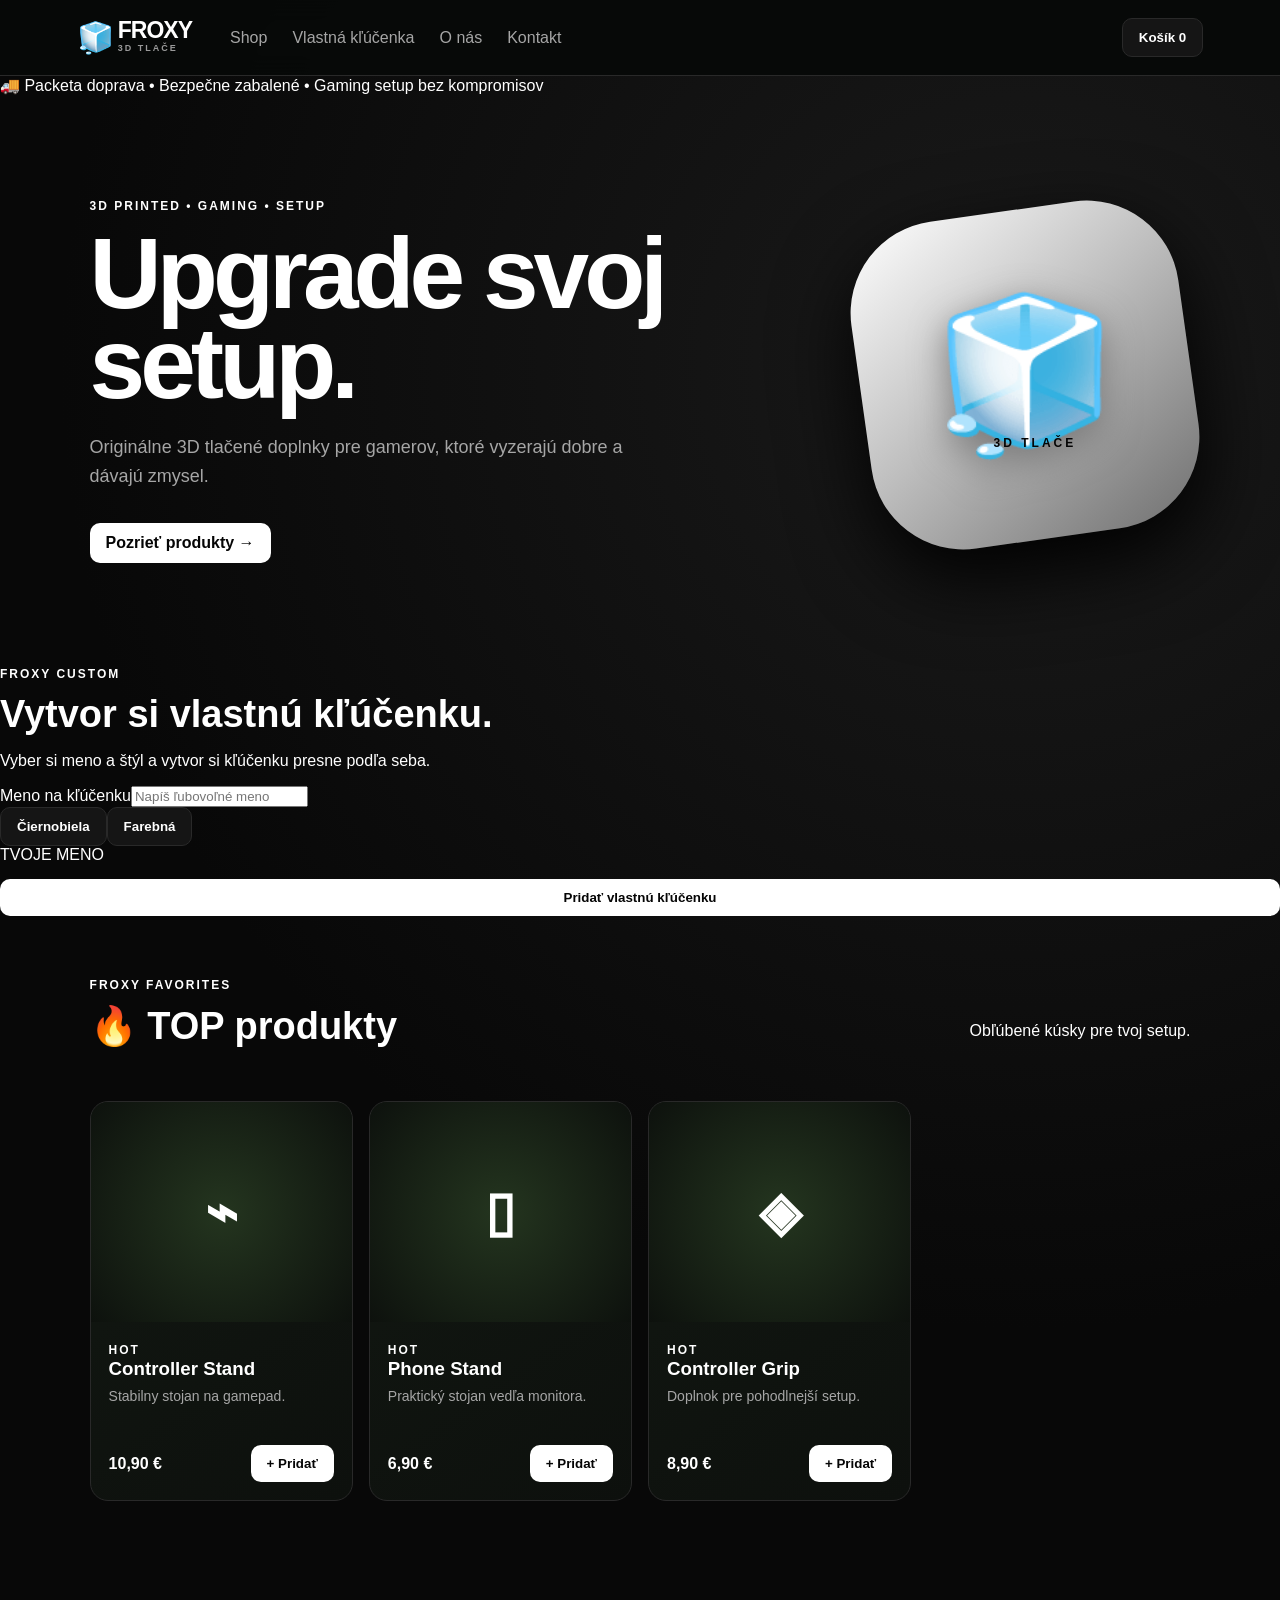
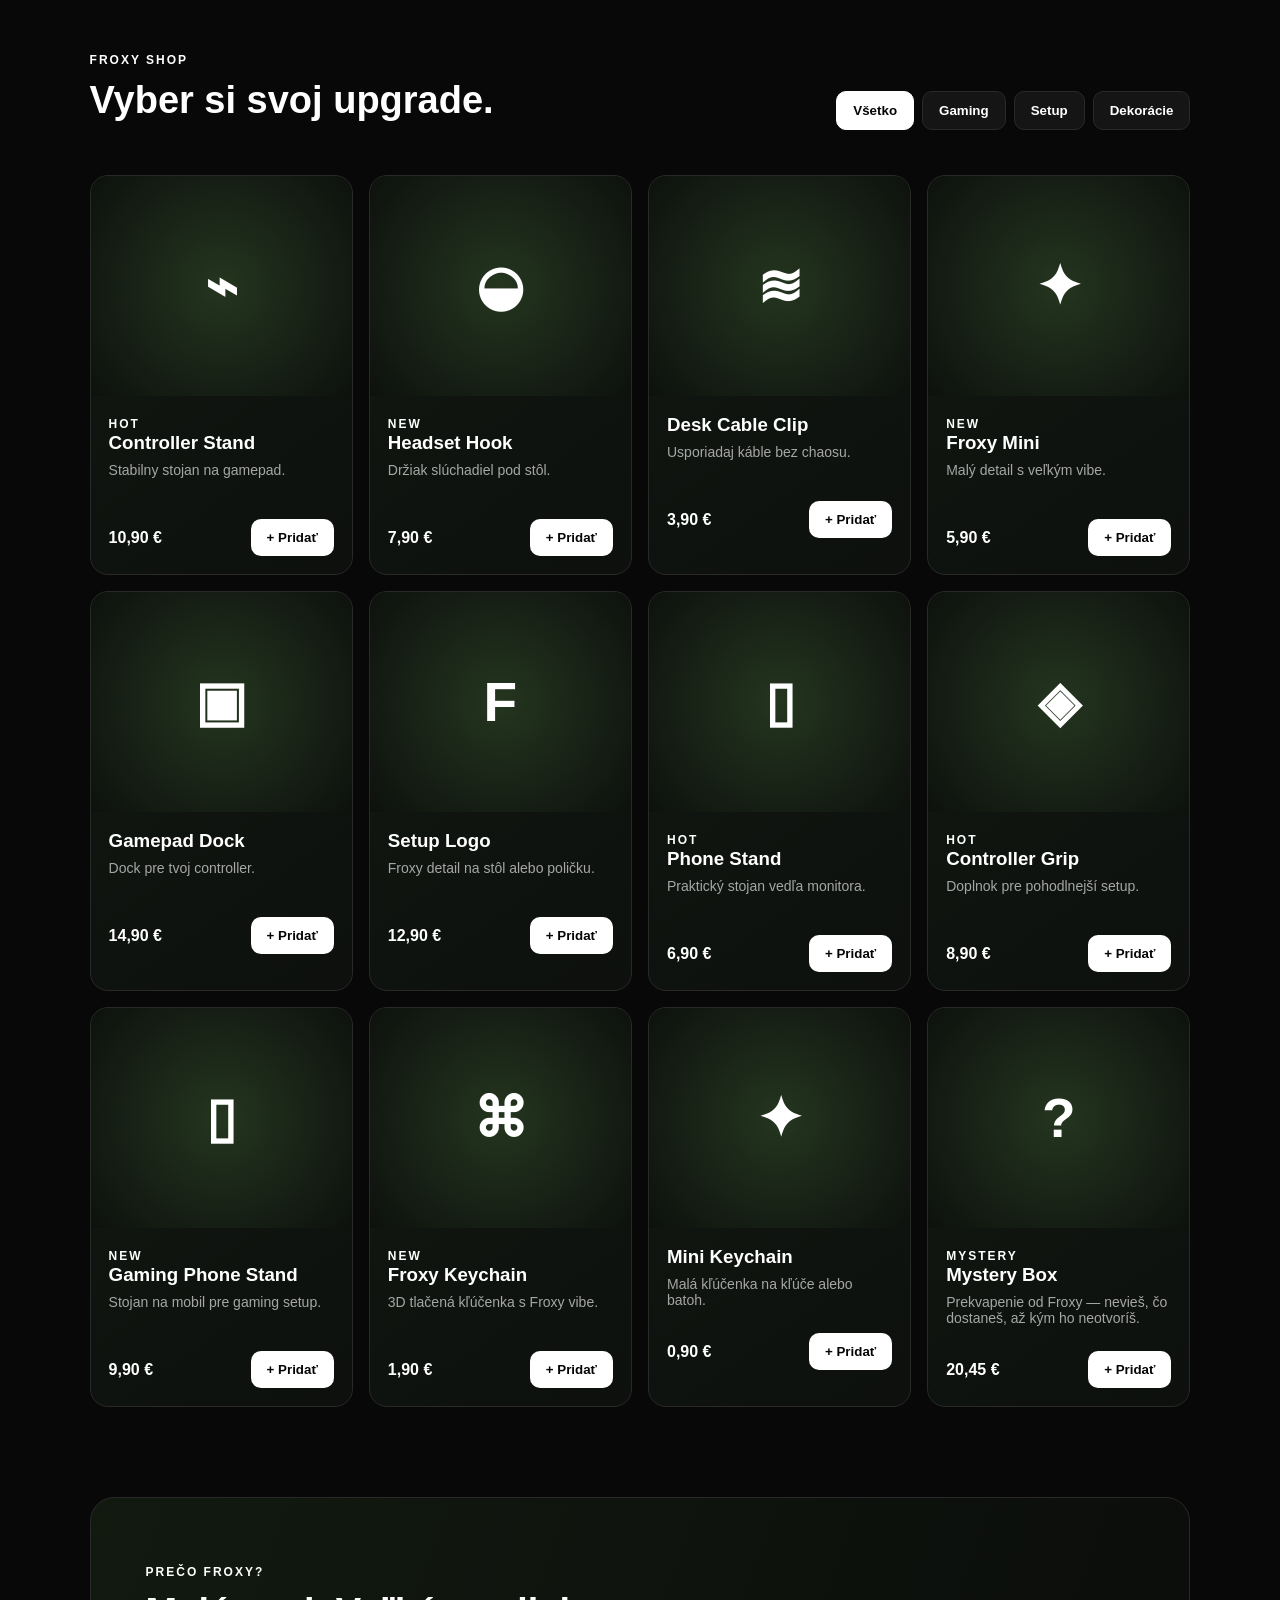
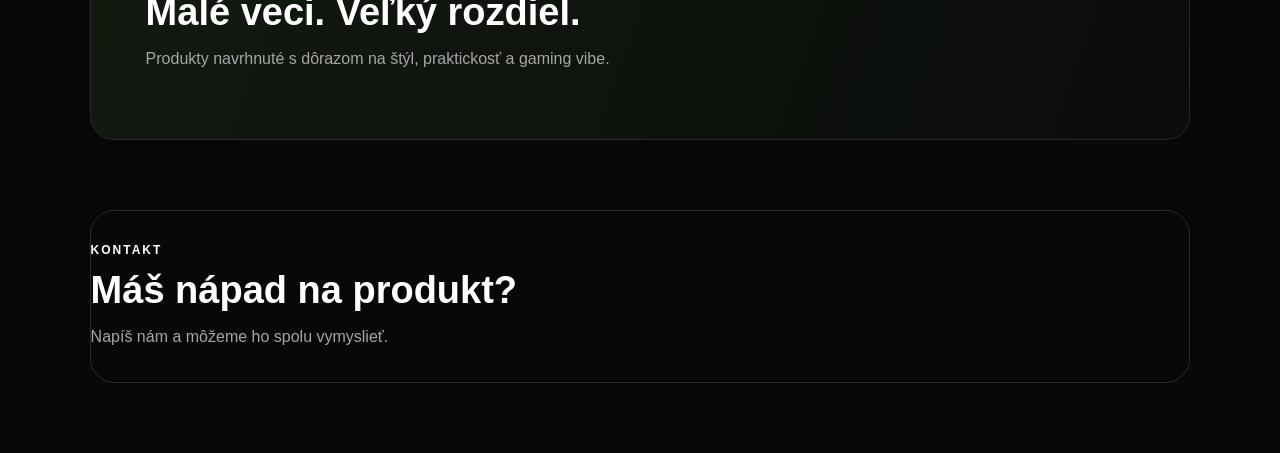
==== index.html @ c6e2259c "Pridanie tvorby vlastnej klucenky" ====
<!doctype html>
<html lang="sk"><head><meta charset="UTF-8"><meta name="viewport" content="width=device-width,initial-scale=1"><title>FROXY — 3D Gaming Shop</title><link rel="stylesheet" href="styles.css"></head><body><header><a class="logo" href="#"><span class="ice">🧊</span><span class="logoText">FROXY</span><small>3D TLAČE</small></a><nav><a href="#shop">Shop</a><a href="#custom">Vlastná kľúčenka</a><a href="#about">O nás</a><a href="#contact">Kontakt</a></nav><button id="cartBtn">Košík <b id="cartCount">0</b></button></header><main><div class="promo">🚚 Packeta doprava • Bezpečne zabalené • Gaming setup bez kompromisov</div><section class="hero"><div><p class="eyebrow">3D PRINTED • GAMING • SETUP</p><h1>Upgrade svoj <span>setup.</span></h1><p>Originálne 3D tlačené doplnky pre gamerov, ktoré vyzerajú dobre a dávajú zmysel.</p><a class="cta" href="#shop">Pozrieť produkty →</a></div><div class="orb"><span class="cube">🧊</span><small>3D TLAČE</small></div></section><section id="custom" class="custom"><div><p class="eyebrow">FROXY CUSTOM</p><h2>Vytvor si vlastnú kľúčenku.</h2><p>Vyber si meno a štýl a vytvor si kľúčenku presne podľa seba.</p></div><div class="customBox"><label for="keyName">Meno na kľúčenku</label><input id="keyName" maxlength="18" placeholder="Napíš ľubovoľné meno"><div class="colorChoices"><button type="button" class="colorChoice active" data-color="Čiernobiela">Čiernobiela</button><button type="button" class="colorChoice" data-color="Farebná">Farebná</button></div><div class="customPreview" id="keyPreview">TVOJE MENO</div><button id="addCustom" class="cta full">Pridať vlastnú kľúčenku</button></div></section><section id="top"><div class="sectionHead"><div><p class="eyebrow">FROXY FAVORITES</p><h2>🔥 TOP produkty</h2></div><p>Obľúbené kúsky pre tvoj setup.</p></div><div id="topProducts" class="grid"></div></section><section id="shop"><div class="sectionHead"><div><p class="eyebrow">FROXY SHOP</p><h2>Vyber si svoj upgrade.</h2></div><div class="filters"><button class="active" data-cat="all">Všetko</button><button data-cat="gaming">Gaming</button><button data-cat="setup">Setup</button><button data-cat="dekor">Dekorácie</button></div></div><div id="products" class="grid"></div></section><section id="about" class="banner"><p class="eyebrow">PREČO FROXY?</p><h2>Malé veci. Veľký rozdiel.</h2><p>Produkty navrhnuté s dôrazom na štýl, praktickosť a gaming vibe.</p></section><section id="contact"><p class="eyebrow">KONTAKT</p><h2>Máš nápad na produkt?</h2><p>Napíš nám a môžeme ho spolu vymyslieť.</p></section></main><aside id="cart"><div class="cartHead"><h2>Košík</h2><button id="closeCart">×</button></div><div id="cartItems"></div><div class="total">Spolu <strong id="total">0,00 €</strong></div><button id="checkout" class="cta full">Objednať</button></aside><div id="overlay"></div><script src="script.js"></script></body></html>
---- styles.css ----
:root{--bg:#080808;--panel:#111111;--text:#ffffff;--muted:#a6a6a6;--lime:#ffffff;--line:#292929}*{box-sizing:border-box}html{scroll-behavior:smooth}body{margin:0;background:radial-gradient(circle at 80% 10%,#1a1a1a 0,transparent 28%),var(--bg);color:var(--text);font:16px Inter,Arial,sans-serif}a{color:inherit;text-decoration:none}header{height:76px;padding:0 6%;display:flex;align-items:center;gap:38px;border-bottom:1px solid var(--line);position:sticky;top:0;background:#070908e8;backdrop-filter:blur(12px);z-index:5}.logo{font-size:23px;font-weight:900;letter-spacing:-1px;display:grid;grid-template-columns:34px auto;grid-template-rows:20px 14px;column-gap:7px;align-items:center}.logo .ice{grid-row:1/3;font-size:30px;display:grid;place-items:center;line-height:1}.logoText{grid-column:2}.logo small{grid-column:2;color:#9a9a9a;font-size:9px;letter-spacing:2px;font-weight:800}.logo span,.hero h1 span{color:var(--lime)}.logo span,.hero h1 span{color:var(--lime)}nav{display:flex;gap:25px;color:var(--muted);flex:1}nav a:hover{color:var(--text)}button,.cta{border:1px solid var(--line);background:#151515;color:var(--text);padding:11px 16px;border-radius:10px;cursor:pointer;font-weight:700}.cta{display:inline-block;background:#fff;color:#050505;border:0;margin-top:15px}.hero{min-height:560px;padding:80px 7%;display:flex;align-items:center;justify-content:space-between;gap:40px}.hero>div:first-child{max-width:700px}.eyebrow{color:var(--lime);font-size:12px;font-weight:900;letter-spacing:2px}.hero h1{font-size:clamp(52px,8vw,100px);line-height:.9;margin:15px 0 25px;letter-spacing:-5px}.hero p:not(.eyebrow){color:var(--muted);max-width:580px;font-size:18px;line-height:1.6}.orb{width:330px;height:330px;border-radius:28%;display:grid;place-items:center;align-content:center;background:linear-gradient(145deg,#ffffff,#bdbdbd 48%,#707070);box-shadow:0 30px 80px #000;transform:rotate(-8deg);font-weight:1000;color:#050505}.orb .cube{font-size:150px;line-height:1;filter:drop-shadow(0 12px 18px #777);transform:rotate(8deg)}.orb small{font-size:12px;letter-spacing:3px;font-weight:900;margin-top:-12px;transform:rotate(8deg)}.sectionHead{padding:50px 7% 25px;display:flex;align-items:end;justify-content:space-between;gap:20px}.sectionHead h2,h2{font-size:38px;margin:8px 0}.filters{display:flex;gap:8px;flex-wrap:wrap}.filters button.active{background:#fff;color:#050505;border-color:#fff}.grid{padding:20px 7% 90px;display:grid;grid-template-columns:repeat(4,1fr);gap:16px}.card{background:linear-gradient(145deg,#121812,#0d100d);border:1px solid var(--line);border-radius:18px;overflow:hidden;transition:.2s}.card:hover{transform:translateY(-5px);border-color:#3d5438}.visual{height:220px;display:grid;place-items:center;background:radial-gradient(circle,#24351f,#0d110d)}.visual b{font-size:55px;color:#fff}.info{padding:18px}.info h3{margin:0 0 8px}.info p{margin:0 0 15px;color:var(--muted);font-size:14px;min-height:42px}.row{display:flex;align-items:center;justify-content:space-between}.price{font-weight:900}.add{background:#fff;color:#050505;border:0}.banner,#contact{margin:0 7% 70px;padding:55px;border:1px solid var(--line);border-radius:24px;background:linear-gradient(110deg,#121a10,#0b0d0b)}#contact{background:transparent;padding:20px 0}.banner p:last-child,#contact p:last-child{color:var(--muted)}#cart{position:fixed;right:-420px;top:0;width:min(400px,92vw);height:100vh;background:#0d110d;border-left:1px solid var(--line);z-index:10;padding:25px;transition:.25s;display:flex;flex-direction:column}#cart.open{right:0}.cartHead{display:flex;justify-content:space-between;align-items:center}.cartHead button{font-size:25px}.cartItem{display:flex;justify-content:space-between;gap:10px;padding:15px 0;border-bottom:1px solid var(--line)}.cartItem small{color:var(--muted)}.total{margin-top:auto;border-top:1px solid var(--line);padding:20px 0;display:flex;justify-content:space-between}.full{width:100%;text-align:center}#overlay{position:fixed;inset:0;background:#0008;z-index:9;display:none}#overlay.show{display:block}@media(max-width:900px){.grid{grid-template-columns:repeat(2,1fr)}.orb{width:220px;height:220px;font-size:60px}}@media(max-width:650px){header{padding:0 4%;gap:15px}nav{display:none}.hero{padding:55px 5%;min-height:500px}.orb{display:none}.hero h1{font-size:62px}.sectionHead{padding:35px 5% 15px;align-items:start;flex-direction:column}.grid{padding:15px 5% 60px;grid-template-columns:1fr}.banner,#contact{margin-left:5%;margin-right:5%;padding:30px}.banner h2,h2{font-size:30px}}
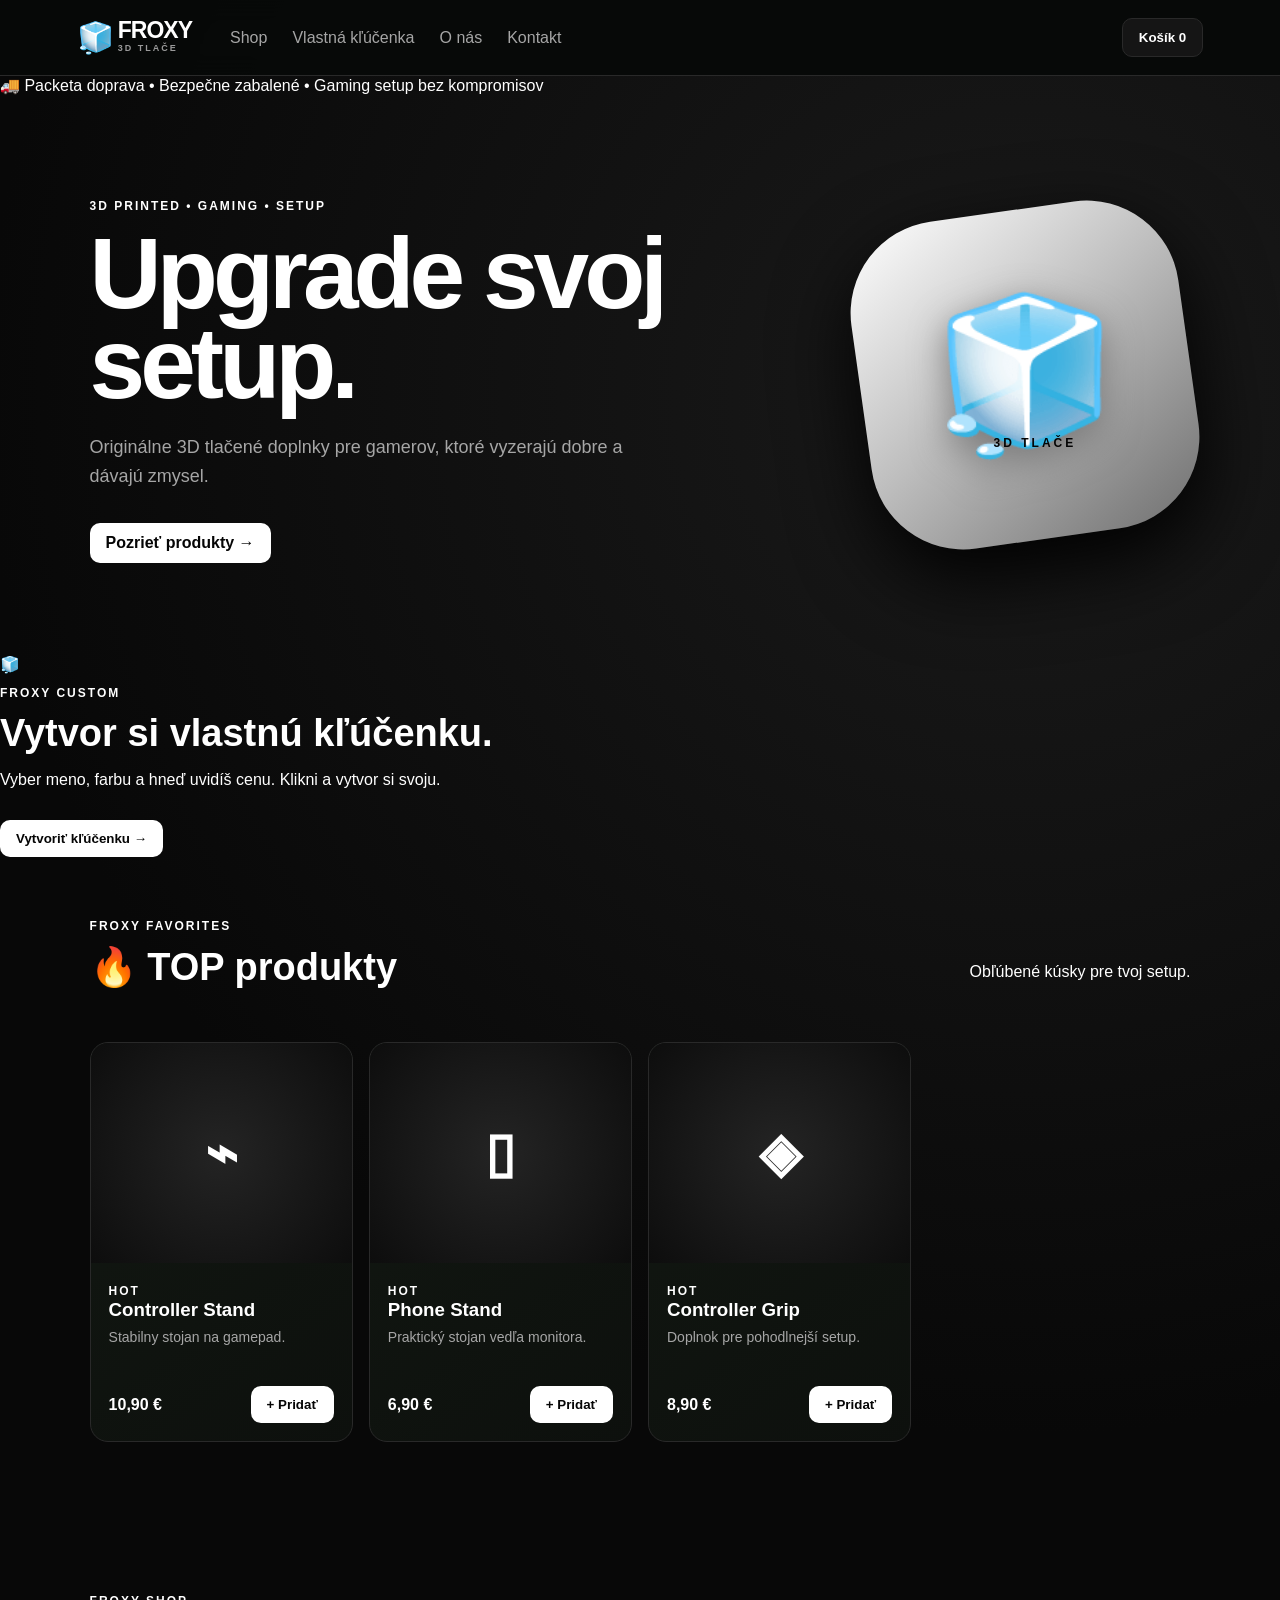
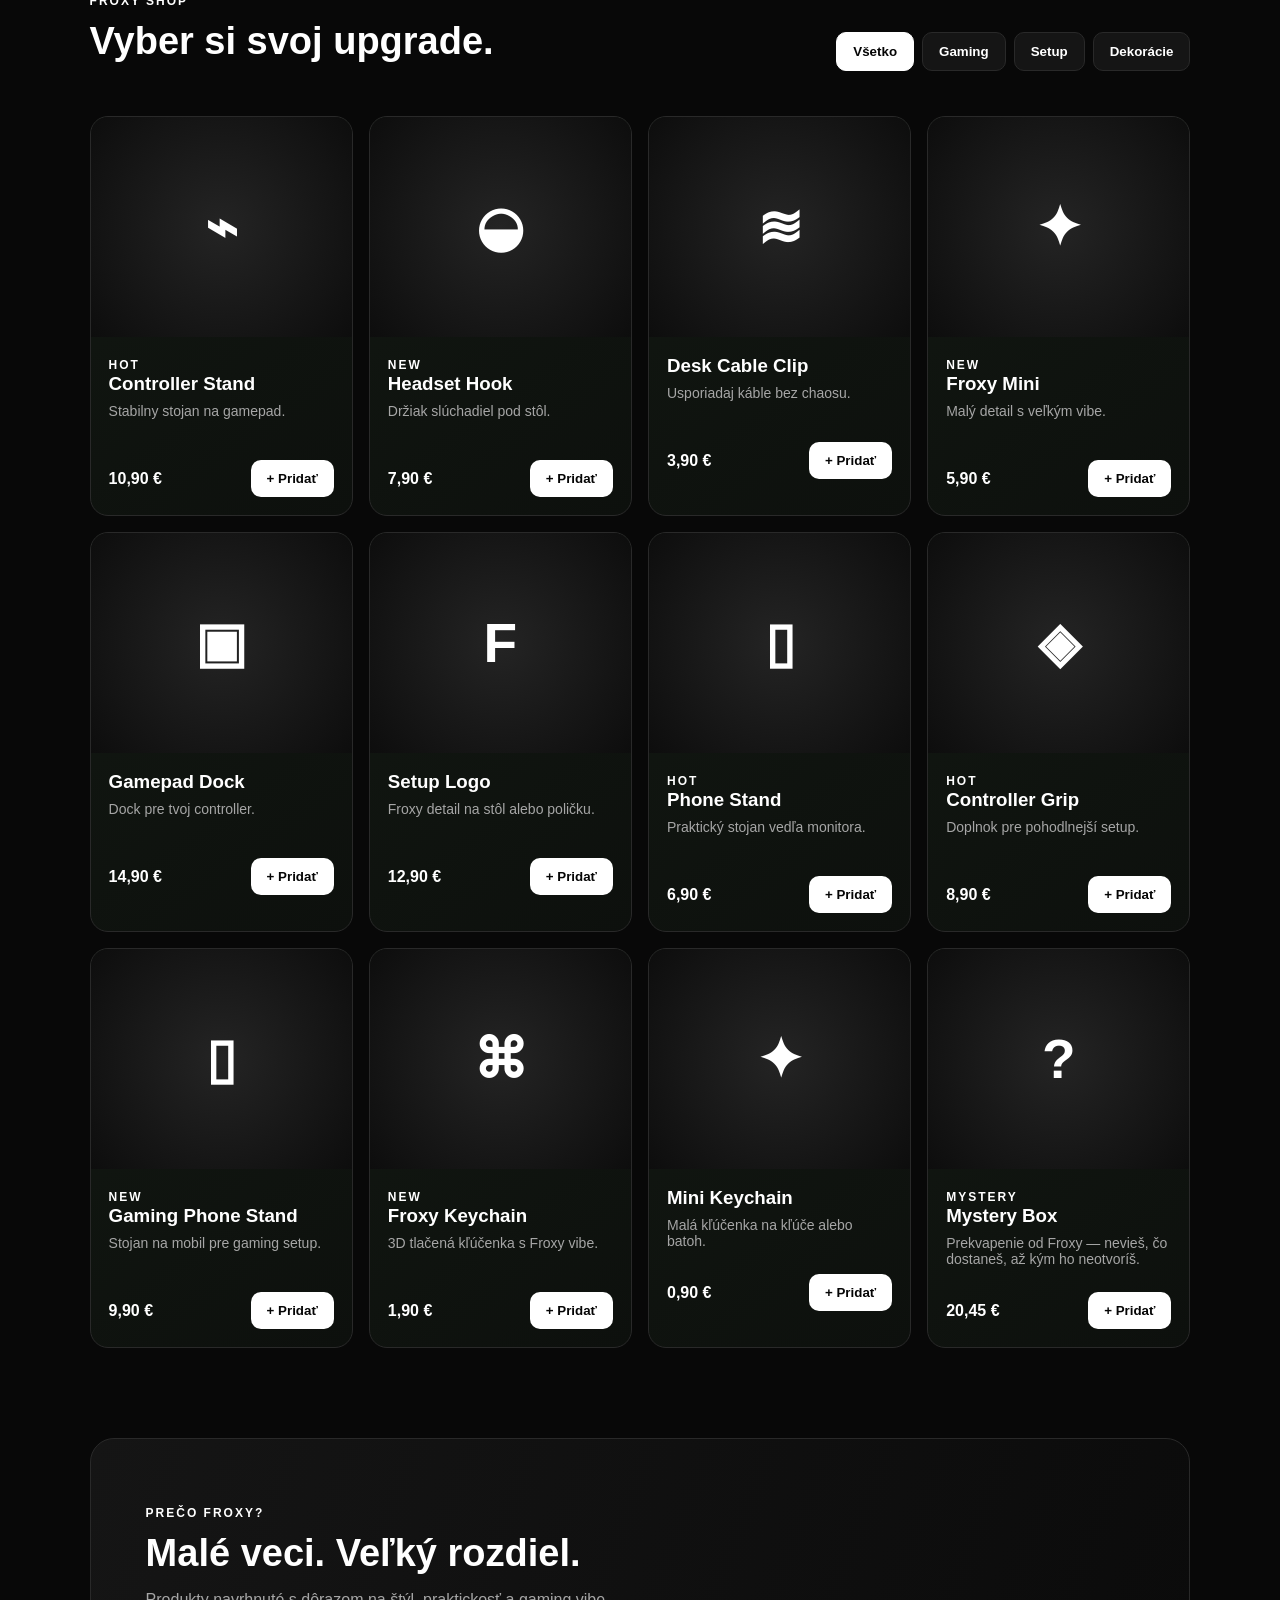
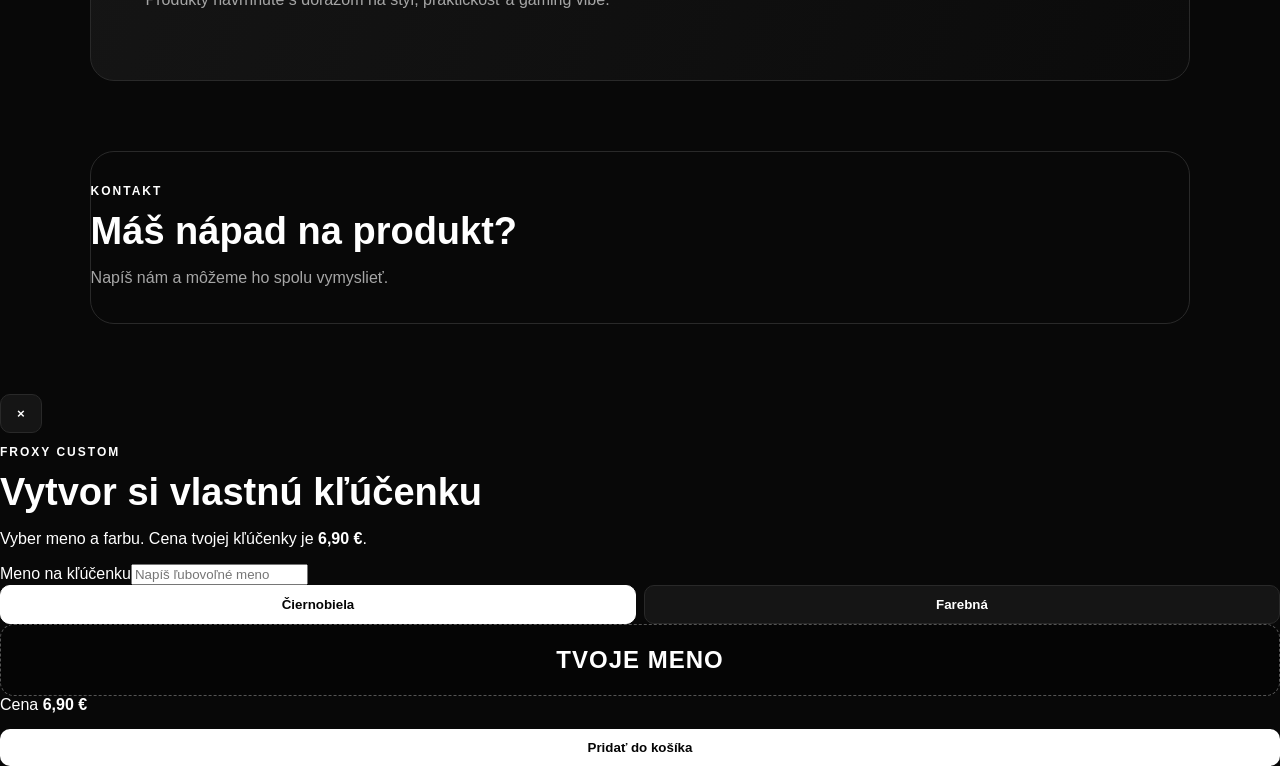
==== commit bcec76df: "Redesign custom keychain as clean clickable card and modal" ====
--- a/index.html
+++ b/index.html
@@ -1,2 +1,2 @@
 <!doctype html>
-<html lang="sk"><head><meta charset="UTF-8"><meta name="viewport" content="width=device-width,initial-scale=1"><title>FROXY — 3D Gaming Shop</title><link rel="stylesheet" href="styles.css"></head><body><header><a class="logo" href="#"><span class="ice">🧊</span><span class="logoText">FROXY</span><small>3D TLAČE</small></a><nav><a href="#shop">Shop</a><a href="#custom">Vlastná kľúčenka</a><a href="#about">O nás</a><a href="#contact">Kontakt</a></nav><button id="cartBtn">Košík <b id="cartCount">0</b></button></header><main><div class="promo">🚚 Packeta doprava • Bezpečne zabalené • Gaming setup bez kompromisov</div><section class="hero"><div><p class="eyebrow">3D PRINTED • GAMING • SETUP</p><h1>Upgrade svoj <span>setup.</span></h1><p>Originálne 3D tlačené doplnky pre gamerov, ktoré vyzerajú dobre a dávajú zmysel.</p><a class="cta" href="#shop">Pozrieť produkty →</a></div><div class="orb"><span class="cube">🧊</span><small>3D TLAČE</small></div></section><section id="custom" class="custom"><div><p class="eyebrow">FROXY CUSTOM</p><h2>Vytvor si vlastnú kľúčenku.</h2><p>Vyber si meno a štýl a vytvor si kľúčenku presne podľa seba.</p></div><div class="customBox"><label for="keyName">Meno na kľúčenku</label><input id="keyName" maxlength="18" placeholder="Napíš ľubovoľné meno"><div class="colorChoices"><button type="button" class="colorChoice active" data-color="Čiernobiela">Čiernobiela</button><button type="button" class="colorChoice" data-color="Farebná">Farebná</button></div><div class="customPreview" id="keyPreview">TVOJE MENO</div><button id="addCustom" class="cta full">Pridať vlastnú kľúčenku</button></div></section><section id="top"><div class="sectionHead"><div><p class="eyebrow">FROXY FAVORITES</p><h2>🔥 TOP produkty</h2></div><p>Obľúbené kúsky pre tvoj setup.</p></div><div id="topProducts" class="grid"></div></section><section id="shop"><div class="sectionHead"><div><p class="eyebrow">FROXY SHOP</p><h2>Vyber si svoj upgrade.</h2></div><div class="filters"><button class="active" data-cat="all">Všetko</button><button data-cat="gaming">Gaming</button><button data-cat="setup">Setup</button><button data-cat="dekor">Dekorácie</button></div></div><div id="products" class="grid"></div></section><section id="about" class="banner"><p class="eyebrow">PREČO FROXY?</p><h2>Malé veci. Veľký rozdiel.</h2><p>Produkty navrhnuté s dôrazom na štýl, praktickosť a gaming vibe.</p></section><section id="contact"><p class="eyebrow">KONTAKT</p><h2>Máš nápad na produkt?</h2><p>Napíš nám a môžeme ho spolu vymyslieť.</p></section></main><aside id="cart"><div class="cartHead"><h2>Košík</h2><button id="closeCart">×</button></div><div id="cartItems"></div><div class="total">Spolu <strong id="total">0,00 €</strong></div><button id="checkout" class="cta full">Objednať</button></aside><div id="overlay"></div><script src="script.js"></script></body></html>+<html lang="sk"><head><meta charset="UTF-8"><meta name="viewport" content="width=device-width,initial-scale=1"><title>FROXY — 3D Gaming Shop</title><link rel="stylesheet" href="styles.css"></head><body><header><a class="logo" href="#"><span class="ice">🧊</span><span class="logoText">FROXY</span><small>3D TLAČE</small></a><nav><a href="#shop">Shop</a><a href="#custom">Vlastná kľúčenka</a><a href="#about">O nás</a><a href="#contact">Kontakt</a></nav><button id="cartBtn">Košík <b id="cartCount">0</b></button></header><main><div class="promo">🚚 Packeta doprava • Bezpečne zabalené • Gaming setup bez kompromisov</div><section class="hero"><div><p class="eyebrow">3D PRINTED • GAMING • SETUP</p><h1>Upgrade svoj <span>setup.</span></h1><p>Originálne 3D tlačené doplnky pre gamerov, ktoré vyzerajú dobre a dávajú zmysel.</p><a class="cta" href="#shop">Pozrieť produkty →</a></div><div class="orb"><span class="cube">🧊</span><small>3D TLAČE</small></div></section><section id="custom" class="customTeaser"><div class="customTeaserIcon">🧊</div><div><p class="eyebrow">FROXY CUSTOM</p><h2>Vytvor si vlastnú kľúčenku.</h2><p>Vyber meno, farbu a hneď uvidíš cenu. Klikni a vytvor si svoju.</p><button id="customOpen" class="cta">Vytvoriť kľúčenku →</button></div></section><section id="top"><div class="sectionHead"><div><p class="eyebrow">FROXY FAVORITES</p><h2>🔥 TOP produkty</h2></div><p>Obľúbené kúsky pre tvoj setup.</p></div><div id="topProducts" class="grid"></div></section><section id="shop"><div class="sectionHead"><div><p class="eyebrow">FROXY SHOP</p><h2>Vyber si svoj upgrade.</h2></div><div class="filters"><button class="active" data-cat="all">Všetko</button><button data-cat="gaming">Gaming</button><button data-cat="setup">Setup</button><button data-cat="dekor">Dekorácie</button></div></div><div id="products" class="grid"></div></section><section id="about" class="banner"><p class="eyebrow">PREČO FROXY?</p><h2>Malé veci. Veľký rozdiel.</h2><p>Produkty navrhnuté s dôrazom na štýl, praktickosť a gaming vibe.</p></section><section id="contact"><p class="eyebrow">KONTAKT</p><h2>Máš nápad na produkt?</h2><p>Napíš nám a môžeme ho spolu vymyslieť.</p></section></main><div id="customModal" class="modal"><div class="modalCard"><button id="customClose" class="modalClose">×</button><p class="eyebrow">FROXY CUSTOM</p><h2>Vytvor si vlastnú kľúčenku</h2><p class="modalText">Vyber meno a farbu. Cena tvojej kľúčenky je <strong>6,90 €</strong>.</p><label for="keyName">Meno na kľúčenku</label><input id="keyName" maxlength="18" placeholder="Napíš ľubovoľné meno"><div class="colorChoices"><button type="button" class="colorChoice active" data-color="Čiernobiela">Čiernobiela</button><button type="button" class="colorChoice" data-color="Farebná">Farebná</button></div><div class="customPreview" id="keyPreview">TVOJE MENO</div><div class="customPrice">Cena <strong>6,90 €</strong></div><button id="addCustom" class="cta full">Pridať do košíka</button></div></div><aside id="cart"><div class="cartHead"><h2>Košík</h2><button id="closeCart">×</button></div><div id="cartItems"></div><div class="total">Spolu <strong id="total">0,00 €</strong></div><button id="checkout" class="cta full">Objednať</button></aside><div id="overlay"></div><script src="script.js"></script></body></html>
--- a/styles.css
+++ b/styles.css
@@ -1 +1 @@
-:root{--bg:#080808;--panel:#111111;--text:#ffffff;--muted:#a6a6a6;--lime:#ffffff;--line:#292929}*{box-sizing:border-box}html{scroll-behavior:smooth}body{margin:0;background:radial-gradient(circle at 80% 10%,#1a1a1a 0,transparent 28%),var(--bg);color:var(--text);font:16px Inter,Arial,sans-serif}a{color:inherit;text-decoration:none}header{height:76px;padding:0 6%;display:flex;align-items:center;gap:38px;border-bottom:1px solid var(--line);position:sticky;top:0;background:#070908e8;backdrop-filter:blur(12px);z-index:5}.logo{font-size:23px;font-weight:900;letter-spacing:-1px;display:grid;grid-template-columns:34px auto;grid-template-rows:20px 14px;column-gap:7px;align-items:center}.logo .ice{grid-row:1/3;font-size:30px;display:grid;place-items:center;line-height:1}.logoText{grid-column:2}.logo small{grid-column:2;color:#9a9a9a;font-size:9px;letter-spacing:2px;font-weight:800}.logo span,.hero h1 span{color:var(--lime)}.logo span,.hero h1 span{color:var(--lime)}nav{display:flex;gap:25px;color:var(--muted);flex:1}nav a:hover{color:var(--text)}button,.cta{border:1px solid var(--line);background:#151515;color:var(--text);padding:11px 16px;border-radius:10px;cursor:pointer;font-weight:700}.cta{display:inline-block;background:#fff;color:#050505;border:0;margin-top:15px}.hero{min-height:560px;padding:80px 7%;display:flex;align-items:center;justify-content:space-between;gap:40px}.hero>div:first-child{max-width:700px}.eyebrow{color:var(--lime);font-size:12px;font-weight:900;letter-spacing:2px}.hero h1{font-size:clamp(52px,8vw,100px);line-height:.9;margin:15px 0 25px;letter-spacing:-5px}.hero p:not(.eyebrow){color:var(--muted);max-width:580px;font-size:18px;line-height:1.6}.orb{width:330px;height:330px;border-radius:28%;display:grid;place-items:center;align-content:center;background:linear-gradient(145deg,#ffffff,#bdbdbd 48%,#707070);box-shadow:0 30px 80px #000;transform:rotate(-8deg);font-weight:1000;color:#050505}.orb .cube{font-size:150px;line-height:1;filter:drop-shadow(0 12px 18px #777);transform:rotate(8deg)}.orb small{font-size:12px;letter-spacing:3px;font-weight:900;margin-top:-12px;transform:rotate(8deg)}.sectionHead{padding:50px 7% 25px;display:flex;align-items:end;justify-content:space-between;gap:20px}.sectionHead h2,h2{font-size:38px;margin:8px 0}.filters{display:flex;gap:8px;flex-wrap:wrap}.filters button.active{background:#fff;color:#050505;border-color:#fff}.grid{padding:20px 7% 90px;display:grid;grid-template-columns:repeat(4,1fr);gap:16px}.card{background:linear-gradient(145deg,#121812,#0d100d);border:1px solid var(--line);border-radius:18px;overflow:hidden;transition:.2s}.card:hover{transform:translateY(-5px);border-color:#3d5438}.visual{height:220px;display:grid;place-items:center;background:radial-gradient(circle,#24351f,#0d110d)}.visual b{font-size:55px;color:#fff}.info{padding:18px}.info h3{margin:0 0 8px}.info p{margin:0 0 15px;color:var(--muted);font-size:14px;min-height:42px}.row{display:flex;align-items:center;justify-content:space-between}.price{font-weight:900}.add{background:#fff;color:#050505;border:0}.banner,#contact{margin:0 7% 70px;padding:55px;border:1px solid var(--line);border-radius:24px;background:linear-gradient(110deg,#121a10,#0b0d0b)}#contact{background:transparent;padding:20px 0}.banner p:last-child,#contact p:last-child{color:var(--muted)}#cart{position:fixed;right:-420px;top:0;width:min(400px,92vw);height:100vh;background:#0d110d;border-left:1px solid var(--line);z-index:10;padding:25px;transition:.25s;display:flex;flex-direction:column}#cart.open{right:0}.cartHead{display:flex;justify-content:space-between;align-items:center}.cartHead button{font-size:25px}.cartItem{display:flex;justify-content:space-between;gap:10px;padding:15px 0;border-bottom:1px solid var(--line)}.cartItem small{color:var(--muted)}.total{margin-top:auto;border-top:1px solid var(--line);padding:20px 0;display:flex;justify-content:space-between}.full{width:100%;text-align:center}#overlay{position:fixed;inset:0;background:#0008;z-index:9;display:none}#overlay.show{display:block}@media(max-width:900px){.grid{grid-template-columns:repeat(2,1fr)}.orb{width:220px;height:220px;font-size:60px}}@media(max-width:650px){header{padding:0 4%;gap:15px}nav{display:none}.hero{padding:55px 5%;min-height:500px}.orb{display:none}.hero h1{font-size:62px}.sectionHead{padding:35px 5% 15px;align-items:start;flex-direction:column}.grid{padding:15px 5% 60px;grid-template-columns:1fr}.banner,#contact{margin-left:5%;margin-right:5%;padding:30px}.banner h2,h2{font-size:30px}}+:root{--bg:#080808;--panel:#111111;--text:#ffffff;--muted:#a6a6a6;--lime:#ffffff;--line:#292929}*{box-sizing:border-box}html{scroll-behavior:smooth}body{margin:0;background:radial-gradient(circle at 80% 10%,#1a1a1a 0,transparent 28%),var(--bg);color:var(--text);font:16px Inter,Arial,sans-serif}a{color:inherit;text-decoration:none}header{height:76px;padding:0 6%;display:flex;align-items:center;gap:38px;border-bottom:1px solid var(--line);position:sticky;top:0;background:#070908e8;backdrop-filter:blur(12px);z-index:5}.logo{font-size:23px;font-weight:900;letter-spacing:-1px;display:grid;grid-template-columns:34px auto;grid-template-rows:20px 14px;column-gap:7px;align-items:center}.logo .ice{grid-row:1/3;font-size:30px;display:grid;place-items:center;line-height:1}.logoText{grid-column:2}.logo small{grid-column:2;color:#9a9a9a;font-size:9px;letter-spacing:2px;font-weight:800}.logo span,.hero h1 span{color:var(--lime)}nav{display:flex;gap:25px;color:var(--muted);flex:1}nav a:hover{color:var(--text)}button,.cta{border:1px solid var(--line);background:#151515;color:var(--text);padding:11px 16px;border-radius:10px;cursor:pointer;font-weight:700}.cta{display:inline-block;background:#fff;color:#050505;border:0;margin-top:15px}.hero{min-height:560px;padding:80px 7%;display:flex;align-items:center;justify-content:space-between;gap:40px}.hero>div:first-child{max-width:700px}.eyebrow{color:var(--lime);font-size:12px;font-weight:900;letter-spacing:2px}.hero h1{font-size:clamp(52px,8vw,100px);line-height:.9;margin:15px 0 25px;letter-spacing:-5px}.hero p:not(.eyebrow){color:var(--muted);max-width:580px;font-size:18px;line-height:1.6}.orb{width:330px;height:330px;border-radius:28%;display:grid;place-items:center;align-content:center;background:linear-gradient(145deg,#ffffff,#bdbdbd 48%,#707070);box-shadow:0 30px 80px #000;transform:rotate(-8deg);font-weight:1000;color:#050505}.orb .cube{font-size:150px;line-height:1;filter:drop-shadow(0 12px 18px #777);transform:rotate(8deg)}.orb small{font-size:12px;letter-spacing:3px;font-weight:900;margin-top:-12px;transform:rotate(8deg)}.custom{margin:0 7% 35px;padding:38px;border:1px solid var(--line);border-radius:24px;background:linear-gradient(120deg,#151515,#0b0b0b);display:grid;grid-template-columns:1fr 1fr;gap:35px;align-items:center}.custom h2{font-size:38px;margin:8px 0}.custom>div:first-child p:last-child{color:var(--muted);line-height:1.6}.customBox{display:flex;flex-direction:column;gap:12px}.customBox label{font-weight:800}.customBox input{width:100%;padding:14px 15px;border-radius:10px;border:1px solid var(--line);background:#080808;color:#fff;font-size:16px;outline:none}.colorChoices{display:flex;gap:8px}.colorChoice{flex:1}.colorChoice.active{background:#fff;color:#050505;border-color:#fff}.customPreview{min-height:72px;border:1px dashed #555;border-radius:14px;display:grid;place-items:center;font-size:24px;font-weight:900;letter-spacing:1px;background:#050505}.customBox .full{margin-top:0}.sectionHead{padding:50px 7% 25px;display:flex;align-items:end;justify-content:space-between;gap:20px}.sectionHead h2,h2{font-size:38px;margin:8px 0}.filters{display:flex;gap:8px;flex-wrap:wrap}.filters button.active{background:#fff;color:#050505;border-color:#fff}.grid{padding:20px 7% 90px;display:grid;grid-template-columns:repeat(4,1fr);gap:16px}.card{background:linear-gradient(145deg,#121812,#0d100d);border:1px solid var(--line);border-radius:18px;overflow:hidden;transition:.2s}.card:hover{transform:translateY(-5px);border-color:#555}.visual{height:220px;display:grid;place-items:center;background:radial-gradient(circle,#242424,#0d0d0d)}.visual b{font-size:55px;color:#fff}.info{padding:18px}.info h3{margin:0 0 8px}.info p{margin:0 0 15px;color:var(--muted);font-size:14px;min-height:42px}.row{display:flex;align-items:center;justify-content:space-between}.price{font-weight:900}.add{background:#fff;color:#050505;border:0}.banner,#contact{margin:0 7% 70px;padding:55px;border:1px solid var(--line);border-radius:24px;background:linear-gradient(110deg,#151515,#0b0b0b)}#contact{background:transparent;padding:20px 0}.banner p:last-child,#contact p:last-child{color:var(--muted)}#cart{position:fixed;right:-420px;top:0;width:min(400px,92vw);height:100vh;background:#0d0d0d;border-left:1px solid var(--line);z-index:10;padding:25px;transition:.25s;display:flex;flex-direction:column}#cart.open{right:0}.cartHead{display:flex;justify-content:space-between;align-items:center}.cartHead button{font-size:25px}.cartItem{display:flex;justify-content:space-between;gap:10px;padding:15px 0;border-bottom:1px solid var(--line)}.cartItem small{color:var(--muted)}.total{margin-top:auto;border-top:1px solid var(--line);padding:20px 0;display:flex;justify-content:space-between}.full{width:100%;text-align:center}#overlay{position:fixed;inset:0;background:#0008;z-index:9;display:none}#overlay.show{display:block}@media(max-width:900px){.grid{grid-template-columns:repeat(2,1fr)}.orb{width:220px;height:220px;font-size:60px}.custom{grid-template-columns:1fr}}@media(max-width:650px){header{padding:0 4%;gap:15px}nav{display:none}.hero{padding:55px 5%;min-height:500px}.orb{display:none}.hero h1{font-size:62px}.sectionHead{padding:35px 5% 15px;align-items:start;flex-direction:column}.grid{padding:15px 5% 60px;grid-template-columns:1fr}.banner,#contact,.custom{margin-left:5%;margin-right:5%;padding:30px}.banner h2,h2,.custom h2{font-size:30px}}
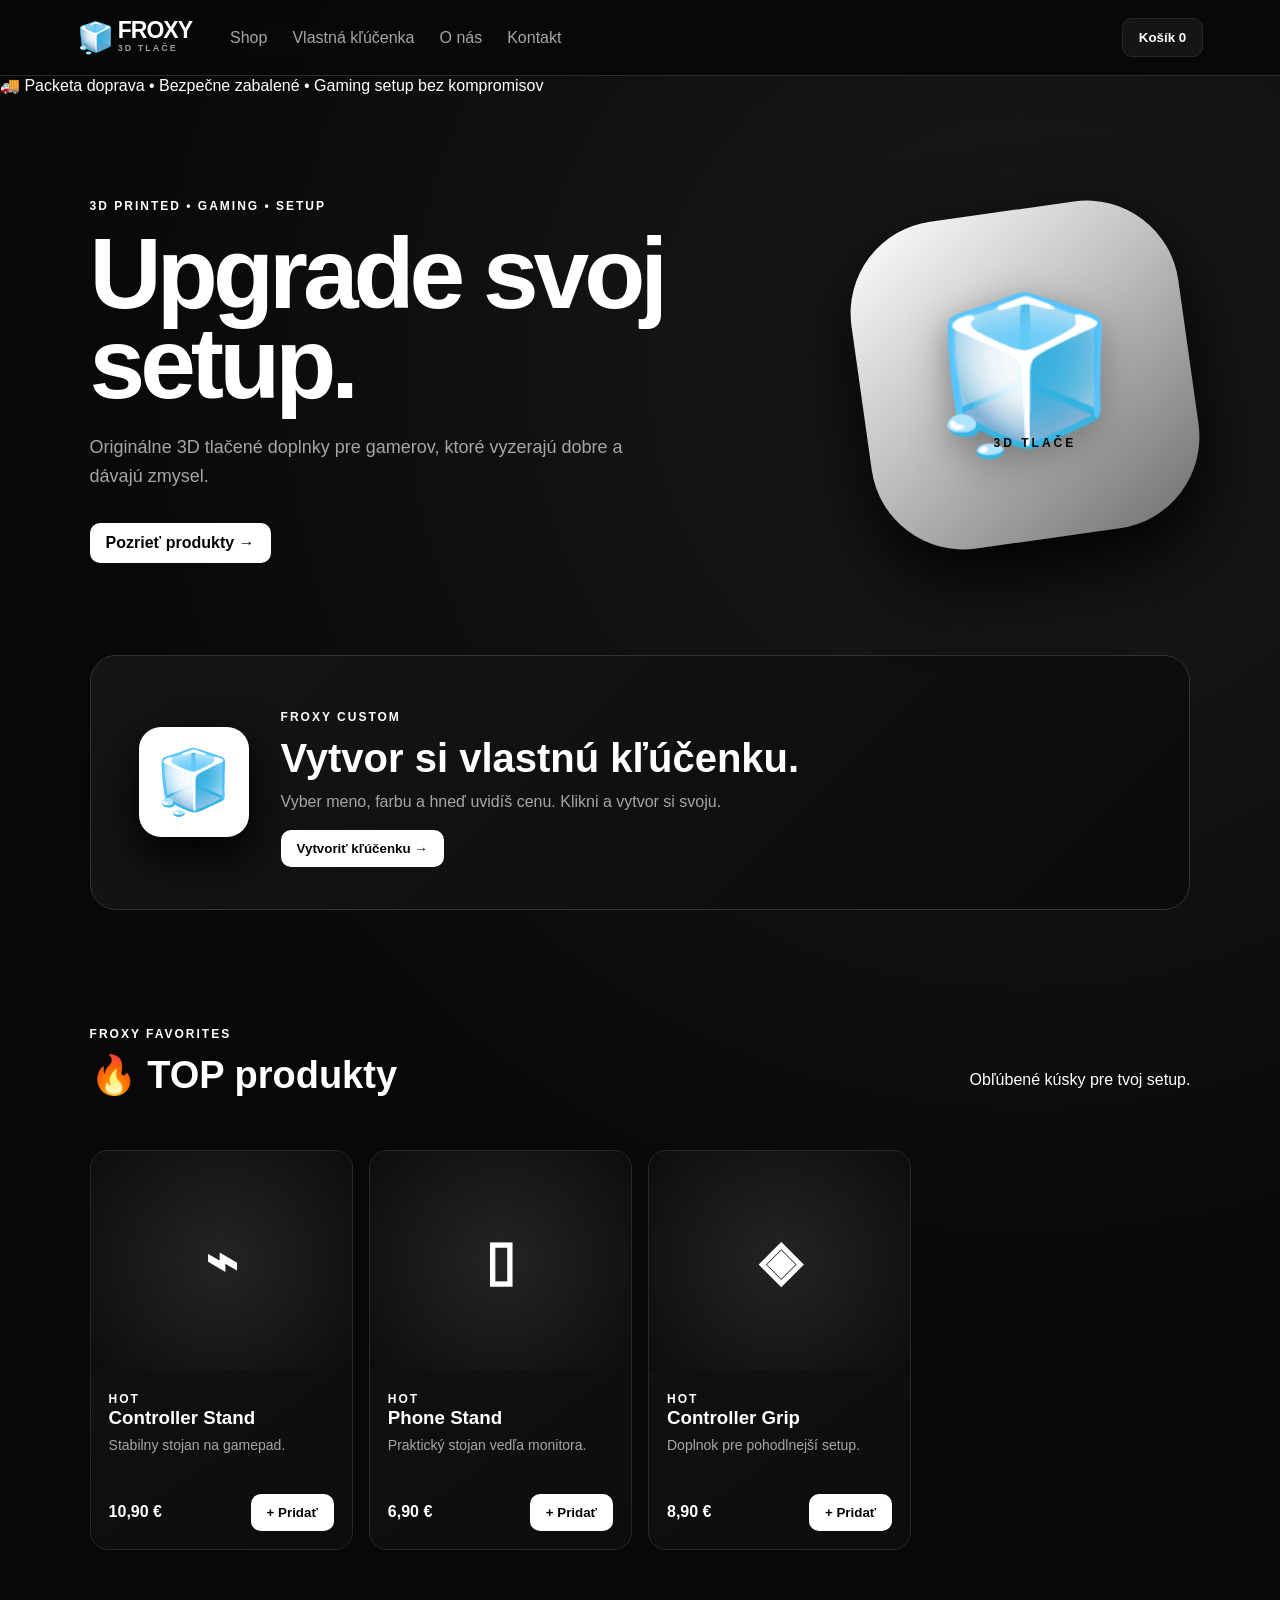
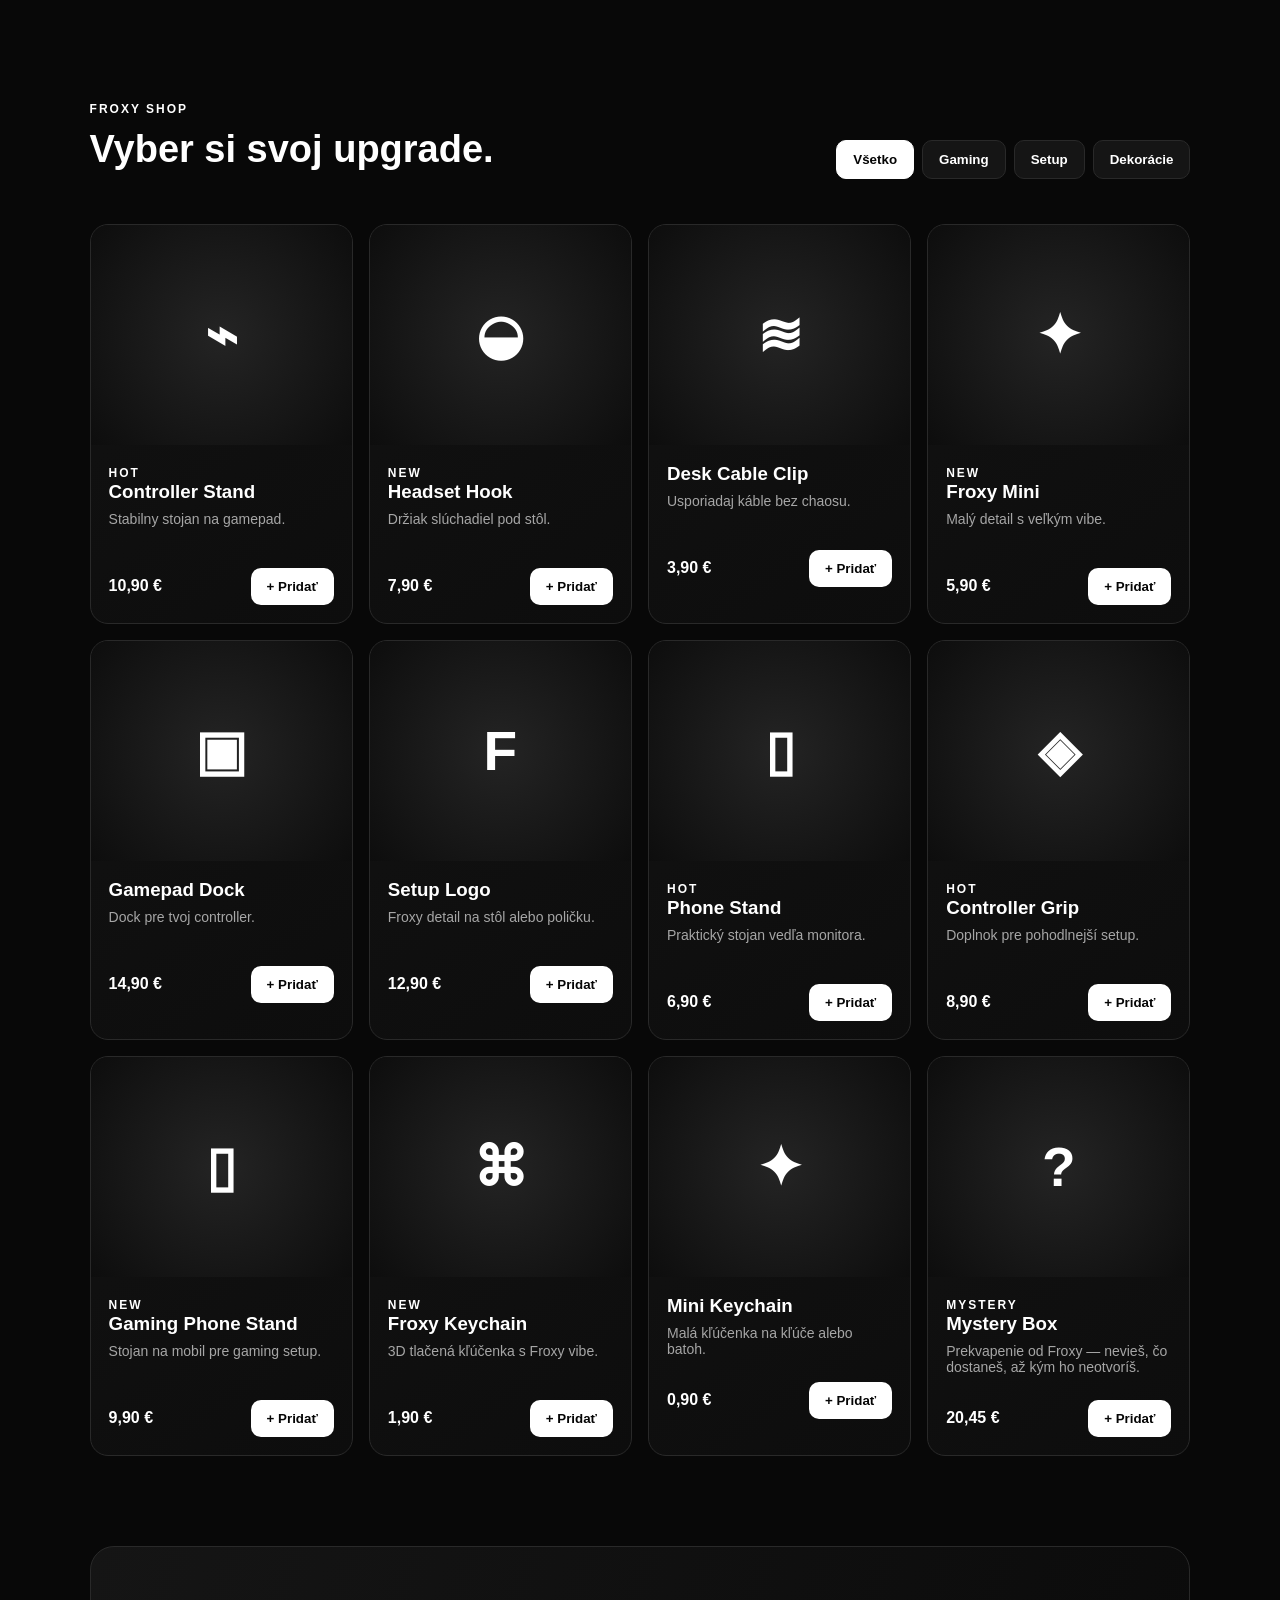
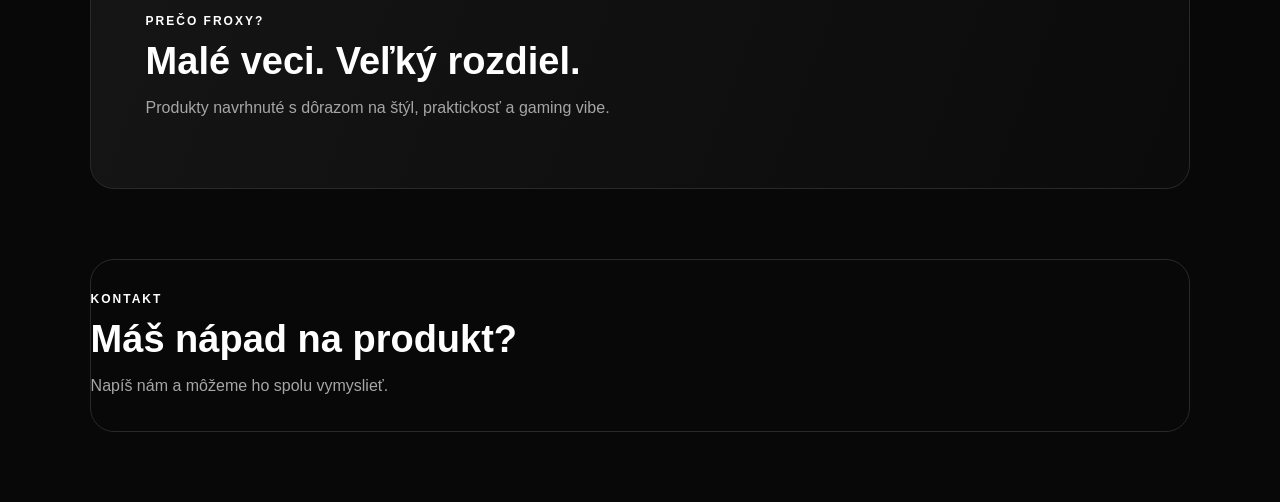
==== commit 7ada5882: "Add checkout form and Packeta pickup selector" ====
--- a/index.html
+++ b/index.html
@@ -1,2 +1,2 @@
 <!doctype html>
-<html lang="sk"><head><meta charset="UTF-8"><meta name="viewport" content="width=device-width,initial-scale=1"><title>FROXY — 3D Gaming Shop</title><link rel="stylesheet" href="styles.css"></head><body><header><a class="logo" href="#"><span class="ice">🧊</span><span class="logoText">FROXY</span><small>3D TLAČE</small></a><nav><a href="#shop">Shop</a><a href="#custom">Vlastná kľúčenka</a><a href="#about">O nás</a><a href="#contact">Kontakt</a></nav><button id="cartBtn">Košík <b id="cartCount">0</b></button></header><main><div class="promo">🚚 Packeta doprava • Bezpečne zabalené • Gaming setup bez kompromisov</div><section class="hero"><div><p class="eyebrow">3D PRINTED • GAMING • SETUP</p><h1>Upgrade svoj <span>setup.</span></h1><p>Originálne 3D tlačené doplnky pre gamerov, ktoré vyzerajú dobre a dávajú zmysel.</p><a class="cta" href="#shop">Pozrieť produkty →</a></div><div class="orb"><span class="cube">🧊</span><small>3D TLAČE</small></div></section><section id="custom" class="customTeaser"><div class="customTeaserIcon">🧊</div><div><p class="eyebrow">FROXY CUSTOM</p><h2>Vytvor si vlastnú kľúčenku.</h2><p>Vyber meno, farbu a hneď uvidíš cenu. Klikni a vytvor si svoju.</p><button id="customOpen" class="cta">Vytvoriť kľúčenku →</button></div></section><section id="top"><div class="sectionHead"><div><p class="eyebrow">FROXY FAVORITES</p><h2>🔥 TOP produkty</h2></div><p>Obľúbené kúsky pre tvoj setup.</p></div><div id="topProducts" class="grid"></div></section><section id="shop"><div class="sectionHead"><div><p class="eyebrow">FROXY SHOP</p><h2>Vyber si svoj upgrade.</h2></div><div class="filters"><button class="active" data-cat="all">Všetko</button><button data-cat="gaming">Gaming</button><button data-cat="setup">Setup</button><button data-cat="dekor">Dekorácie</button></div></div><div id="products" class="grid"></div></section><section id="about" class="banner"><p class="eyebrow">PREČO FROXY?</p><h2>Malé veci. Veľký rozdiel.</h2><p>Produkty navrhnuté s dôrazom na štýl, praktickosť a gaming vibe.</p></section><section id="contact"><p class="eyebrow">KONTAKT</p><h2>Máš nápad na produkt?</h2><p>Napíš nám a môžeme ho spolu vymyslieť.</p></section></main><div id="customModal" class="modal"><div class="modalCard"><button id="customClose" class="modalClose">×</button><p class="eyebrow">FROXY CUSTOM</p><h2>Vytvor si vlastnú kľúčenku</h2><p class="modalText">Vyber meno a farbu. Cena tvojej kľúčenky je <strong>6,90 €</strong>.</p><label for="keyName">Meno na kľúčenku</label><input id="keyName" maxlength="18" placeholder="Napíš ľubovoľné meno"><div class="colorChoices"><button type="button" class="colorChoice active" data-color="Čiernobiela">Čiernobiela</button><button type="button" class="colorChoice" data-color="Farebná">Farebná</button></div><div class="customPreview" id="keyPreview">TVOJE MENO</div><div class="customPrice">Cena <strong>6,90 €</strong></div><button id="addCustom" class="cta full">Pridať do košíka</button></div></div><aside id="cart"><div class="cartHead"><h2>Košík</h2><button id="closeCart">×</button></div><div id="cartItems"></div><div class="total">Spolu <strong id="total">0,00 €</strong></div><button id="checkout" class="cta full">Objednať</button></aside><div id="overlay"></div><script src="script.js"></script></body></html>+<html lang="sk"><head><meta charset="UTF-8"><meta name="viewport" content="width=device-width,initial-scale=1"><title>FROXY — 3D Gaming Shop</title><link rel="stylesheet" href="styles.css"></head><body><header><a class="logo" href="#"><span class="ice">🧊</span><span class="logoText">FROXY</span><small>3D TLAČE</small></a><nav><a href="#shop">Shop</a><a href="#custom">Vlastná kľúčenka</a><a href="#about">O nás</a><a href="#contact">Kontakt</a></nav><button id="cartBtn">Košík <b id="cartCount">0</b></button></header><main><div class="promo">🚚 Packeta doprava • Bezpečne zabalené • Gaming setup bez kompromisov</div><section class="hero"><div><p class="eyebrow">3D PRINTED • GAMING • SETUP</p><h1>Upgrade svoj <span>setup.</span></h1><p>Originálne 3D tlačené doplnky pre gamerov, ktoré vyzerajú dobre a dávajú zmysel.</p><a class="cta" href="#shop">Pozrieť produkty →</a></div><div class="orb"><span class="cube">🧊</span><small>3D TLAČE</small></div></section><section id="custom" class="customTeaser"><div class="customTeaserIcon">🧊</div><div><p class="eyebrow">FROXY CUSTOM</p><h2>Vytvor si vlastnú kľúčenku.</h2><p>Vyber meno, farbu a hneď uvidíš cenu. Klikni a vytvor si svoju.</p><button id="customOpen" class="cta">Vytvoriť kľúčenku →</button></div></section><section id="top"><div class="sectionHead"><div><p class="eyebrow">FROXY FAVORITES</p><h2>🔥 TOP produkty</h2></div><p>Obľúbené kúsky pre tvoj setup.</p></div><div id="topProducts" class="grid"></div></section><section id="shop"><div class="sectionHead"><div><p class="eyebrow">FROXY SHOP</p><h2>Vyber si svoj upgrade.</h2></div><div class="filters"><button class="active" data-cat="all">Všetko</button><button data-cat="gaming">Gaming</button><button data-cat="setup">Setup</button><button data-cat="dekor">Dekorácie</button></div></div><div id="products" class="grid"></div></section><section id="about" class="banner"><p class="eyebrow">PREČO FROXY?</p><h2>Malé veci. Veľký rozdiel.</h2><p>Produkty navrhnuté s dôrazom na štýl, praktickosť a gaming vibe.</p></section><section id="contact"><p class="eyebrow">KONTAKT</p><h2>Máš nápad na produkt?</h2><p>Napíš nám a môžeme ho spolu vymyslieť.</p></section></main><div id="customModal" class="modal"><div class="modalCard"><button id="customClose" class="modalClose">×</button><p class="eyebrow">FROXY CUSTOM</p><h2>Vytvor si vlastnú kľúčenku</h2><p class="modalText">Vyber meno a farbu. Cena tvojej kľúčenky je <strong>6,90 €</strong>.</p><label for="keyName">Meno na kľúčenku</label><input id="keyName" maxlength="18" placeholder="Napíš ľubovoľné meno"><div class="colorChoices"><button type="button" class="colorChoice active" data-color="Čiernobiela">Čiernobiela</button><button type="button" class="colorChoice" data-color="Farebná">Farebná</button></div><div class="customPreview" id="keyPreview">TVOJE MENO</div><div class="customPrice">Cena <strong>6,90 €</strong></div><button id="addCustom" class="cta full">Pridať do košíka</button></div></div><div id="checkoutModal" class="modal"><div class="modalCard checkoutCard"><button id="checkoutClose" class="modalClose">×</button><p class="eyebrow">FROXY OBJEDNÁVKA</p><h2>Kam máme poslať balík?</h2><p class="modalText">Vyplň kontakt a vyber si Packeta výdajné miesto. Objednávky bude následne spracovávať rodič.</p><label for="orderName">Meno a priezvisko</label><input id="orderName" placeholder="Tvoje meno"><label for="orderEmail">E-mail</label><input id="orderEmail" type="email" placeholder="tvoj@email.sk"><label for="orderPhone">Telefón</label><input id="orderPhone" type="tel" placeholder="+421 900 000 000"><label>Packeta výdajné miesto</label><div class="mapBox"><div class="mapGrid"><span class="pin p1">📍</span><span class="pin p2">📍</span><span class="pin p3">📍</span><span class="pin p4">📍</span><div class="mapLabel">PACKETA</div></div><div class="pickupList"><button type="button" class="pickup active" data-place="Packeta – Nitra, centrum">📦 <span>Packeta – Nitra, centrum</span><b>Vybrať</b></button><button type="button" class="pickup" data-place="Packeta – Nitra, Chrenová">📦 <span>Packeta – Nitra, Chrenová</span><b>Vybrať</b></button><button type="button" class="pickup" data-place="Packeta – Nitra, Klokočina">📦 <span>Packeta – Nitra, Klokočina</span><b>Vybrať</b></button></div></div><div class="selectedPlace">Vybrané miesto: <strong id="selectedPlace">Packeta – Nitra, centrum</strong></div><button id="sendOrder" class="cta full">Odoslať objednávku →</button></div></div><aside id="cart"><div class="cartHead"><h2>Košík</h2><button id="closeCart">×</button></div><div id="cartItems"></div><div class="total">Spolu <strong id="total">0,00 €</strong></div><button id="checkout" class="cta full">Objednať</button></aside><div id="overlay"></div><script src="script.js"></script></body></html>
--- a/styles.css
+++ b/styles.css
@@ -1 +1 @@
-:root{--bg:#080808;--panel:#111111;--text:#ffffff;--muted:#a6a6a6;--lime:#ffffff;--line:#292929}*{box-sizing:border-box}html{scroll-behavior:smooth}body{margin:0;background:radial-gradient(circle at 80% 10%,#1a1a1a 0,transparent 28%),var(--bg);color:var(--text);font:16px Inter,Arial,sans-serif}a{color:inherit;text-decoration:none}header{height:76px;padding:0 6%;display:flex;align-items:center;gap:38px;border-bottom:1px solid var(--line);position:sticky;top:0;background:#070908e8;backdrop-filter:blur(12px);z-index:5}.logo{font-size:23px;font-weight:900;letter-spacing:-1px;display:grid;grid-template-columns:34px auto;grid-template-rows:20px 14px;column-gap:7px;align-items:center}.logo .ice{grid-row:1/3;font-size:30px;display:grid;place-items:center;line-height:1}.logoText{grid-column:2}.logo small{grid-column:2;color:#9a9a9a;font-size:9px;letter-spacing:2px;font-weight:800}.logo span,.hero h1 span{color:var(--lime)}nav{display:flex;gap:25px;color:var(--muted);flex:1}nav a:hover{color:var(--text)}button,.cta{border:1px solid var(--line);background:#151515;color:var(--text);padding:11px 16px;border-radius:10px;cursor:pointer;font-weight:700}.cta{display:inline-block;background:#fff;color:#050505;border:0;margin-top:15px}.hero{min-height:560px;padding:80px 7%;display:flex;align-items:center;justify-content:space-between;gap:40px}.hero>div:first-child{max-width:700px}.eyebrow{color:var(--lime);font-size:12px;font-weight:900;letter-spacing:2px}.hero h1{font-size:clamp(52px,8vw,100px);line-height:.9;margin:15px 0 25px;letter-spacing:-5px}.hero p:not(.eyebrow){color:var(--muted);max-width:580px;font-size:18px;line-height:1.6}.orb{width:330px;height:330px;border-radius:28%;display:grid;place-items:center;align-content:center;background:linear-gradient(145deg,#ffffff,#bdbdbd 48%,#707070);box-shadow:0 30px 80px #000;transform:rotate(-8deg);font-weight:1000;color:#050505}.orb .cube{font-size:150px;line-height:1;filter:drop-shadow(0 12px 18px #777);transform:rotate(8deg)}.orb small{font-size:12px;letter-spacing:3px;font-weight:900;margin-top:-12px;transform:rotate(8deg)}.custom{margin:0 7% 35px;padding:38px;border:1px solid var(--line);border-radius:24px;background:linear-gradient(120deg,#151515,#0b0b0b);display:grid;grid-template-columns:1fr 1fr;gap:35px;align-items:center}.custom h2{font-size:38px;margin:8px 0}.custom>div:first-child p:last-child{color:var(--muted);line-height:1.6}.customBox{display:flex;flex-direction:column;gap:12px}.customBox label{font-weight:800}.customBox input{width:100%;padding:14px 15px;border-radius:10px;border:1px solid var(--line);background:#080808;color:#fff;font-size:16px;outline:none}.colorChoices{display:flex;gap:8px}.colorChoice{flex:1}.colorChoice.active{background:#fff;color:#050505;border-color:#fff}.customPreview{min-height:72px;border:1px dashed #555;border-radius:14px;display:grid;place-items:center;font-size:24px;font-weight:900;letter-spacing:1px;background:#050505}.customBox .full{margin-top:0}.sectionHead{padding:50px 7% 25px;display:flex;align-items:end;justify-content:space-between;gap:20px}.sectionHead h2,h2{font-size:38px;margin:8px 0}.filters{display:flex;gap:8px;flex-wrap:wrap}.filters button.active{background:#fff;color:#050505;border-color:#fff}.grid{padding:20px 7% 90px;display:grid;grid-template-columns:repeat(4,1fr);gap:16px}.card{background:linear-gradient(145deg,#121812,#0d100d);border:1px solid var(--line);border-radius:18px;overflow:hidden;transition:.2s}.card:hover{transform:translateY(-5px);border-color:#555}.visual{height:220px;display:grid;place-items:center;background:radial-gradient(circle,#242424,#0d0d0d)}.visual b{font-size:55px;color:#fff}.info{padding:18px}.info h3{margin:0 0 8px}.info p{margin:0 0 15px;color:var(--muted);font-size:14px;min-height:42px}.row{display:flex;align-items:center;justify-content:space-between}.price{font-weight:900}.add{background:#fff;color:#050505;border:0}.banner,#contact{margin:0 7% 70px;padding:55px;border:1px solid var(--line);border-radius:24px;background:linear-gradient(110deg,#151515,#0b0b0b)}#contact{background:transparent;padding:20px 0}.banner p:last-child,#contact p:last-child{color:var(--muted)}#cart{position:fixed;right:-420px;top:0;width:min(400px,92vw);height:100vh;background:#0d0d0d;border-left:1px solid var(--line);z-index:10;padding:25px;transition:.25s;display:flex;flex-direction:column}#cart.open{right:0}.cartHead{display:flex;justify-content:space-between;align-items:center}.cartHead button{font-size:25px}.cartItem{display:flex;justify-content:space-between;gap:10px;padding:15px 0;border-bottom:1px solid var(--line)}.cartItem small{color:var(--muted)}.total{margin-top:auto;border-top:1px solid var(--line);padding:20px 0;display:flex;justify-content:space-between}.full{width:100%;text-align:center}#overlay{position:fixed;inset:0;background:#0008;z-index:9;display:none}#overlay.show{display:block}@media(max-width:900px){.grid{grid-template-columns:repeat(2,1fr)}.orb{width:220px;height:220px;font-size:60px}.custom{grid-template-columns:1fr}}@media(max-width:650px){header{padding:0 4%;gap:15px}nav{display:none}.hero{padding:55px 5%;min-height:500px}.orb{display:none}.hero h1{font-size:62px}.sectionHead{padding:35px 5% 15px;align-items:start;flex-direction:column}.grid{padding:15px 5% 60px;grid-template-columns:1fr}.banner,#contact,.custom{margin-left:5%;margin-right:5%;padding:30px}.banner h2,h2,.custom h2{font-size:30px}}+:root{--bg:#080808;--panel:#111;--text:#fff;--muted:#a6a6a6;--lime:#fff;--line:#292929}*{box-sizing:border-box}html{scroll-behavior:smooth}body{margin:0;background:radial-gradient(circle at 80% 10%,#1a1a1a 0,transparent 28%),var(--bg);color:var(--text);font:16px Inter,Arial,sans-serif}a{color:inherit;text-decoration:none}header{height:76px;padding:0 6%;display:flex;align-items:center;gap:38px;border-bottom:1px solid var(--line);position:sticky;top:0;background:#070908e8;backdrop-filter:blur(12px);z-index:5}.logo{font-size:23px;font-weight:900;letter-spacing:-1px;display:grid;grid-template-columns:34px auto;grid-template-rows:20px 14px;column-gap:7px;align-items:center}.logo .ice{grid-row:1/3;font-size:30px;display:grid;place-items:center;line-height:1}.logoText{grid-column:2}.logo small{grid-column:2;color:#9a9a9a;font-size:9px;letter-spacing:2px;font-weight:800}nav{display:flex;gap:25px;color:var(--muted);flex:1}nav a:hover{color:var(--text)}button,.cta{border:1px solid var(--line);background:#151515;color:var(--text);padding:11px 16px;border-radius:10px;cursor:pointer;font-weight:700}.cta{display:inline-block;background:#fff;color:#050505;border:0;margin-top:15px}.hero{min-height:560px;padding:80px 7%;display:flex;align-items:center;justify-content:space-between;gap:40px}.hero>div:first-child{max-width:700px}.eyebrow{color:var(--lime);font-size:12px;font-weight:900;letter-spacing:2px}.hero h1{font-size:clamp(52px,8vw,100px);line-height:.9;margin:15px 0 25px;letter-spacing:-5px}.hero p:not(.eyebrow){color:var(--muted);max-width:580px;font-size:18px;line-height:1.6}.orb{width:330px;height:330px;border-radius:28%;display:grid;place-items:center;align-content:center;background:linear-gradient(145deg,#fff,#bdbdbd 48%,#707070);box-shadow:0 30px 80px #000;transform:rotate(-8deg);font-weight:1000;color:#050505}.orb .cube{font-size:150px;line-height:1;filter:drop-shadow(0 12px 18px #777);transform:rotate(8deg)}.orb small{font-size:12px;letter-spacing:3px;font-weight:900;margin-top:-12px;transform:rotate(8deg)}.customTeaser{margin:0 7% 55px;padding:42px 48px;min-height:210px;border:1px solid #333;border-radius:26px;background:linear-gradient(135deg,#151515,#0b0b0b);display:flex;align-items:center;gap:32px;cursor:pointer;transition:.2s}.customTeaser:hover{transform:translateY(-4px);border-color:#666;background:linear-gradient(135deg,#1b1b1b,#0b0b0b)}.customTeaserIcon{width:110px;height:110px;flex:0 0 110px;border-radius:22px;background:#fff;display:grid;place-items:center;font-size:62px;box-shadow:0 18px 45px #000}.customTeaser h2{font-size:40px;margin:8px 0}.customTeaser p:not(.eyebrow){color:var(--muted);line-height:1.6;margin:0;max-width:620px}.sectionHead{padding:50px 7% 25px;display:flex;align-items:end;justify-content:space-between;gap:20px}.sectionHead h2,h2{font-size:38px;margin:8px 0}.filters{display:flex;gap:8px;flex-wrap:wrap}.filters button.active{background:#fff;color:#050505;border-color:#fff}.grid{padding:20px 7% 90px;display:grid;grid-template-columns:repeat(4,1fr);gap:16px}.card{background:linear-gradient(145deg,#121212,#0d0d0d);border:1px solid var(--line);border-radius:18px;overflow:hidden;transition:.2s}.card:hover{transform:translateY(-5px);border-color:#555}.visual{height:220px;display:grid;place-items:center;background:radial-gradient(circle,#242424,#0d0d0d)}.visual b{font-size:55px;color:#fff}.info{padding:18px}.info h3{margin:0 0 8px}.info p{margin:0 0 15px;color:var(--muted);font-size:14px;min-height:42px}.row{display:flex;align-items:center;justify-content:space-between}.price{font-weight:900}.add{background:#fff;color:#050505;border:0}.banner,#contact{margin:0 7% 70px;padding:55px;border:1px solid var(--line);border-radius:24px;background:linear-gradient(110deg,#151515,#0b0b0b)}#contact{background:transparent;padding:20px 0}.banner p:last-child,#contact p:last-child{color:var(--muted)}.modal{position:fixed;inset:0;background:#000b;z-index:20;display:none;place-items:center;padding:20px}.modal.open{display:grid}.modalCard{width:min(520px,100%);background:#111;border:1px solid #333;border-radius:24px;padding:34px;box-shadow:0 30px 90px #000;position:relative}.modalCard h2{font-size:34px;margin:7px 0}.modalText{color:var(--muted);line-height:1.5}.modalCard label{display:block;font-weight:800;margin:22px 0 8px}.modalCard input{width:100%;padding:15px;border-radius:12px;border:1px solid #333;background:#080808;color:#fff;font-size:16px;outline:none}.colorChoices{display:flex;gap:10px;margin-top:12px}.colorChoice{flex:1}.colorChoice.active{background:#fff;color:#050505;border-color:#fff}.customPreview{min-height:82px;border:1px dashed #555;border-radius:15px;display:grid;place-items:center;font-size:25px;font-weight:900;letter-spacing:1px;background:#050505;margin-top:16px}.customPrice{display:flex;justify-content:space-between;align-items:center;margin-top:18px;padding-top:16px;border-top:1px solid #292929}.customPrice strong{font-size:20px}.modalClose{position:absolute;right:16px;top:16px;width:40px;height:40px;padding:0;font-size:25px}.modalCard .full{margin-top:18px}.full{width:100%;text-align:center}#cart{position:fixed;right:-420px;top:0;width:min(400px,92vw);height:100vh;background:#0d0d0d;border-left:1px solid var(--line);z-index:30;padding:25px;transition:.25s;display:flex;flex-direction:column}#cart.open{right:0}.cartHead{display:flex;justify-content:space-between;align-items:center}.cartHead button{font-size:25px}.cartItem{display:flex;justify-content:space-between;gap:10px;padding:15px 0;border-bottom:1px solid var(--line)}.cartItem small{color:var(--muted)}.total{margin-top:auto;border-top:1px solid var(--line);padding:20px 0;display:flex;justify-content:space-between}#overlay{position:fixed;inset:0;background:#0008;z-index:9;display:none}#overlay.show{display:block}@media(max-width:900px){.grid{grid-template-columns:repeat(2,1fr)}.orb{width:220px;height:220px}.customTeaser{padding:32px}.customTeaser h2{font-size:32px}}@media(max-width:650px){header{padding:0 4%;gap:15px}nav{display:none}.hero{padding:55px 5%;min-height:500px}.orb{display:none}.hero h1{font-size:62px}.sectionHead{padding:35px 5% 15px;align-items:start;flex-direction:column}.grid{padding:15px 5% 60px;grid-template-columns:1fr}.banner,#contact{margin-left:5%;margin-right:5%;padding:30px}.customTeaser{margin-left:5%;margin-right:5%;padding:26px;gap:20px}.customTeaserIcon{width:75px;height:75px;flex-basis:75px;font-size:40px}.customTeaser h2{font-size:27px}.customTeaser p:not(.eyebrow){font-size:14px}.customTeaser .cta{width:100%;text-align:center}.modalCard{padding:28px 22px}}
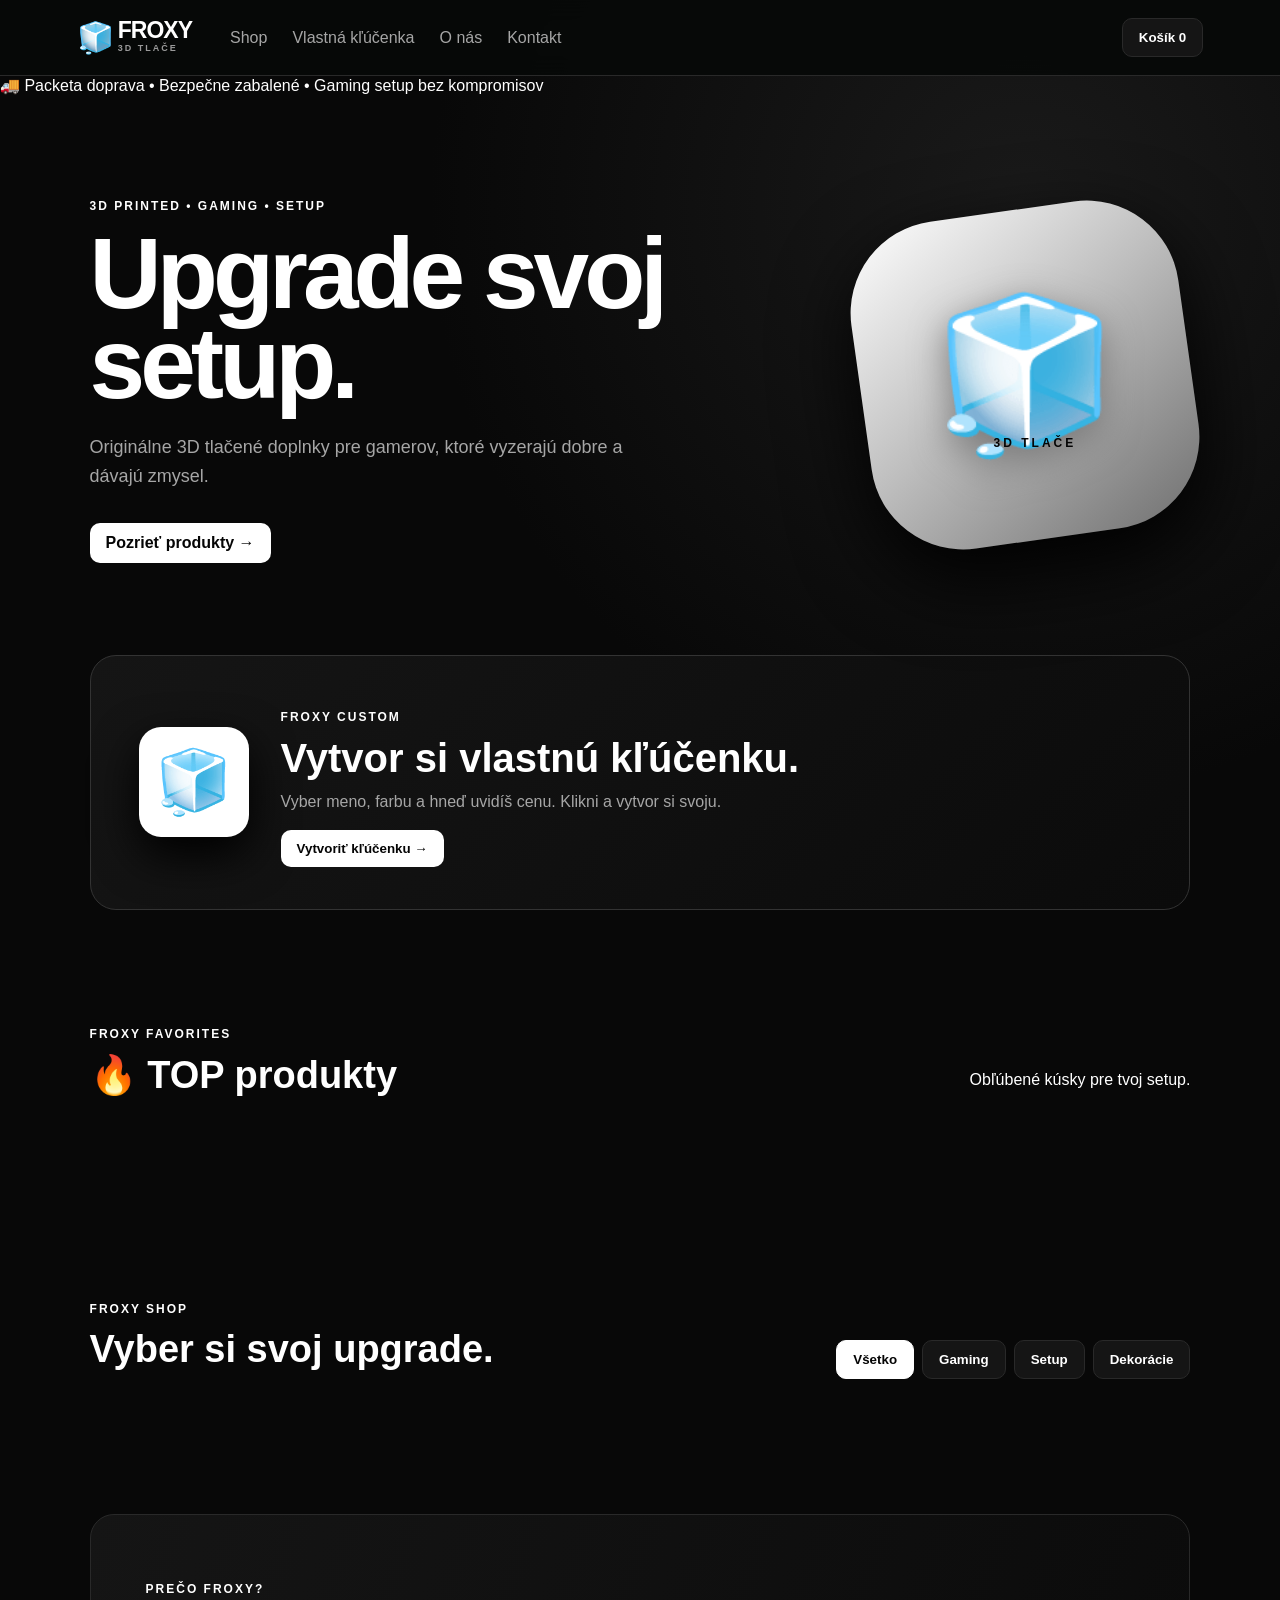
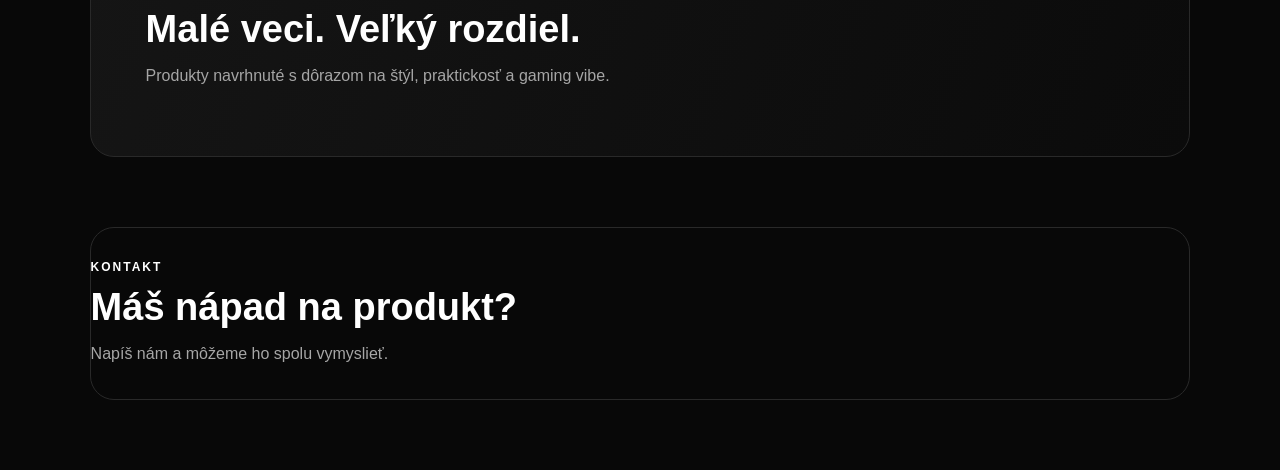
==== commit db84ebc6: "Add nationwide Packeta pickup search" ====
--- a/index.html
+++ b/index.html
@@ -1,2 +1,2 @@
 <!doctype html>
-<html lang="sk"><head><meta charset="UTF-8"><meta name="viewport" content="width=device-width,initial-scale=1"><title>FROXY — 3D Gaming Shop</title><link rel="stylesheet" href="styles.css"></head><body><header><a class="logo" href="#"><span class="ice">🧊</span><span class="logoText">FROXY</span><small>3D TLAČE</small></a><nav><a href="#shop">Shop</a><a href="#custom">Vlastná kľúčenka</a><a href="#about">O nás</a><a href="#contact">Kontakt</a></nav><button id="cartBtn">Košík <b id="cartCount">0</b></button></header><main><div class="promo">🚚 Packeta doprava • Bezpečne zabalené • Gaming setup bez kompromisov</div><section class="hero"><div><p class="eyebrow">3D PRINTED • GAMING • SETUP</p><h1>Upgrade svoj <span>setup.</span></h1><p>Originálne 3D tlačené doplnky pre gamerov, ktoré vyzerajú dobre a dávajú zmysel.</p><a class="cta" href="#shop">Pozrieť produkty →</a></div><div class="orb"><span class="cube">🧊</span><small>3D TLAČE</small></div></section><section id="custom" class="customTeaser"><div class="customTeaserIcon">🧊</div><div><p class="eyebrow">FROXY CUSTOM</p><h2>Vytvor si vlastnú kľúčenku.</h2><p>Vyber meno, farbu a hneď uvidíš cenu. Klikni a vytvor si svoju.</p><button id="customOpen" class="cta">Vytvoriť kľúčenku →</button></div></section><section id="top"><div class="sectionHead"><div><p class="eyebrow">FROXY FAVORITES</p><h2>🔥 TOP produkty</h2></div><p>Obľúbené kúsky pre tvoj setup.</p></div><div id="topProducts" class="grid"></div></section><section id="shop"><div class="sectionHead"><div><p class="eyebrow">FROXY SHOP</p><h2>Vyber si svoj upgrade.</h2></div><div class="filters"><button class="active" data-cat="all">Všetko</button><button data-cat="gaming">Gaming</button><button data-cat="setup">Setup</button><button data-cat="dekor">Dekorácie</button></div></div><div id="products" class="grid"></div></section><section id="about" class="banner"><p class="eyebrow">PREČO FROXY?</p><h2>Malé veci. Veľký rozdiel.</h2><p>Produkty navrhnuté s dôrazom na štýl, praktickosť a gaming vibe.</p></section><section id="contact"><p class="eyebrow">KONTAKT</p><h2>Máš nápad na produkt?</h2><p>Napíš nám a môžeme ho spolu vymyslieť.</p></section></main><div id="customModal" class="modal"><div class="modalCard"><button id="customClose" class="modalClose">×</button><p class="eyebrow">FROXY CUSTOM</p><h2>Vytvor si vlastnú kľúčenku</h2><p class="modalText">Vyber meno a farbu. Cena tvojej kľúčenky je <strong>6,90 €</strong>.</p><label for="keyName">Meno na kľúčenku</label><input id="keyName" maxlength="18" placeholder="Napíš ľubovoľné meno"><div class="colorChoices"><button type="button" class="colorChoice active" data-color="Čiernobiela">Čiernobiela</button><button type="button" class="colorChoice" data-color="Farebná">Farebná</button></div><div class="customPreview" id="keyPreview">TVOJE MENO</div><div class="customPrice">Cena <strong>6,90 €</strong></div><button id="addCustom" class="cta full">Pridať do košíka</button></div></div><div id="checkoutModal" class="modal"><div class="modalCard checkoutCard"><button id="checkoutClose" class="modalClose">×</button><p class="eyebrow">FROXY OBJEDNÁVKA</p><h2>Kam máme poslať balík?</h2><p class="modalText">Vyplň kontakt a vyber si Packeta výdajné miesto. Objednávky bude následne spracovávať rodič.</p><label for="orderName">Meno a priezvisko</label><input id="orderName" placeholder="Tvoje meno"><label for="orderEmail">E-mail</label><input id="orderEmail" type="email" placeholder="tvoj@email.sk"><label for="orderPhone">Telefón</label><input id="orderPhone" type="tel" placeholder="+421 900 000 000"><label>Packeta výdajné miesto</label><div class="mapBox"><div class="mapGrid"><span class="pin p1">📍</span><span class="pin p2">📍</span><span class="pin p3">📍</span><span class="pin p4">📍</span><div class="mapLabel">PACKETA</div></div><div class="pickupList"><button type="button" class="pickup active" data-place="Packeta – Nitra, centrum">📦 <span>Packeta – Nitra, centrum</span><b>Vybrať</b></button><button type="button" class="pickup" data-place="Packeta – Nitra, Chrenová">📦 <span>Packeta – Nitra, Chrenová</span><b>Vybrať</b></button><button type="button" class="pickup" data-place="Packeta – Nitra, Klokočina">📦 <span>Packeta – Nitra, Klokočina</span><b>Vybrať</b></button></div></div><div class="selectedPlace">Vybrané miesto: <strong id="selectedPlace">Packeta – Nitra, centrum</strong></div><button id="sendOrder" class="cta full">Odoslať objednávku →</button></div></div><aside id="cart"><div class="cartHead"><h2>Košík</h2><button id="closeCart">×</button></div><div id="cartItems"></div><div class="total">Spolu <strong id="total">0,00 €</strong></div><button id="checkout" class="cta full">Objednať</button></aside><div id="overlay"></div><script src="script.js"></script></body></html>+<html lang="sk"><head><meta charset="UTF-8"><meta name="viewport" content="width=device-width,initial-scale=1"><title>FROXY — 3D Gaming Shop</title><link rel="stylesheet" href="styles.css"></head><body><header><a class="logo" href="#"><span class="ice">🧊</span><span class="logoText">FROXY</span><small>3D TLAČE</small></a><nav><a href="#shop">Shop</a><a href="#custom">Vlastná kľúčenka</a><a href="#about">O nás</a><a href="#contact">Kontakt</a></nav><button id="cartBtn">Košík <b id="cartCount">0</b></button></header><main><div class="promo">🚚 Packeta doprava • Bezpečne zabalené • Gaming setup bez kompromisov</div><section class="hero"><div><p class="eyebrow">3D PRINTED • GAMING • SETUP</p><h1>Upgrade svoj <span>setup.</span></h1><p>Originálne 3D tlačené doplnky pre gamerov, ktoré vyzerajú dobre a dávajú zmysel.</p><a class="cta" href="#shop">Pozrieť produkty →</a></div><div class="orb"><span class="cube">🧊</span><small>3D TLAČE</small></div></section><section id="custom" class="customTeaser"><div class="customTeaserIcon">🧊</div><div><p class="eyebrow">FROXY CUSTOM</p><h2>Vytvor si vlastnú kľúčenku.</h2><p>Vyber meno, farbu a hneď uvidíš cenu. Klikni a vytvor si svoju.</p><button id="customOpen" class="cta">Vytvoriť kľúčenku →</button></div></section><section id="top"><div class="sectionHead"><div><p class="eyebrow">FROXY FAVORITES</p><h2>🔥 TOP produkty</h2></div><p>Obľúbené kúsky pre tvoj setup.</p></div><div id="topProducts" class="grid"></div></section><section id="shop"><div class="sectionHead"><div><p class="eyebrow">FROXY SHOP</p><h2>Vyber si svoj upgrade.</h2></div><div class="filters"><button class="active" data-cat="all">Všetko</button><button data-cat="gaming">Gaming</button><button data-cat="setup">Setup</button><button data-cat="dekor">Dekorácie</button></div></div><div id="products" class="grid"></div></section><section id="about" class="banner"><p class="eyebrow">PREČO FROXY?</p><h2>Malé veci. Veľký rozdiel.</h2><p>Produkty navrhnuté s dôrazom na štýl, praktickosť a gaming vibe.</p></section><section id="contact"><p class="eyebrow">KONTAKT</p><h2>Máš nápad na produkt?</h2><p>Napíš nám a môžeme ho spolu vymyslieť.</p></section></main><div id="customModal" class="modal"><div class="modalCard"><button id="customClose" class="modalClose">×</button><p class="eyebrow">FROXY CUSTOM</p><h2>Vytvor si vlastnú kľúčenku</h2><p class="modalText">Vyber meno a farbu. Cena tvojej kľúčenky je <strong>6,90 €</strong>.</p><label for="keyName">Meno na kľúčenku</label><input id="keyName" maxlength="18" placeholder="Napíš ľubovoľné meno"><div class="colorChoices"><button type="button" class="colorChoice active" data-color="Čiernobiela">Čiernobiela</button><button type="button" class="colorChoice" data-color="Farebná">Farebná</button></div><div class="customPreview" id="keyPreview">TVOJE MENO</div><div class="customPrice">Cena <strong>6,90 €</strong></div><button id="addCustom" class="cta full">Pridať do košíka</button></div></div><div id="checkoutModal" class="modal"><div class="modalCard checkoutCard"><button id="checkoutClose" class="modalClose">×</button><p class="eyebrow">FROXY OBJEDNÁVKA</p><h2>Kam máme poslať balík?</h2><p class="modalText">Vyplň kontakt a vyber si Packeta výdajné miesto. Objednávky bude následne spracovávať rodič.</p><label for="orderName">Meno a priezvisko</label><input id="orderName" placeholder="Tvoje meno"><label for="orderEmail">E-mail</label><input id="orderEmail" type="email" placeholder="tvoj@email.sk"><label for="orderPhone">Telefón</label><input id="orderPhone" type="tel" placeholder="+421 900 000 000"><label>Packeta výdajné miesto</label><div class="mapBox"><div class="slovakiaMap"><div class="mapTitle">📦 Packeta po celom Slovensku</div><div class="mapSub">Vyhľadaj obec alebo mesto a vyber si výdajné miesto.</div><div class="searchRow"><input id="packetaSearch" placeholder="🔎 napr. Cífer, Nitra, Košice..."><button type="button" id="packetaSearchBtn">Hľadať</button></div><div id="packetaResults" class="packetaResults"></div></div></div><div class="selectedPlace">Vybrané miesto: <strong id="selectedPlace">Packeta – Nitra, centrum</strong></div><button id="sendOrder" class="cta full">Odoslať objednávku →</button></div></div><aside id="cart"><div class="cartHead"><h2>Košík</h2><button id="closeCart">×</button></div><div id="cartItems"></div><div class="total">Spolu <strong id="total">0,00 €</strong></div><button id="checkout" class="cta full">Objednať</button></aside><div id="overlay"></div><script src="script.js?v=20260929-3"></script></body></html>
--- a/styles.css
+++ b/styles.css
@@ -1 +1 @@
-:root{--bg:#080808;--panel:#111;--text:#fff;--muted:#a6a6a6;--lime:#fff;--line:#292929}*{box-sizing:border-box}html{scroll-behavior:smooth}body{margin:0;background:radial-gradient(circle at 80% 10%,#1a1a1a 0,transparent 28%),var(--bg);color:var(--text);font:16px Inter,Arial,sans-serif}a{color:inherit;text-decoration:none}header{height:76px;padding:0 6%;display:flex;align-items:center;gap:38px;border-bottom:1px solid var(--line);position:sticky;top:0;background:#070908e8;backdrop-filter:blur(12px);z-index:5}.logo{font-size:23px;font-weight:900;letter-spacing:-1px;display:grid;grid-template-columns:34px auto;grid-template-rows:20px 14px;column-gap:7px;align-items:center}.logo .ice{grid-row:1/3;font-size:30px;display:grid;place-items:center;line-height:1}.logoText{grid-column:2}.logo small{grid-column:2;color:#9a9a9a;font-size:9px;letter-spacing:2px;font-weight:800}nav{display:flex;gap:25px;color:var(--muted);flex:1}nav a:hover{color:var(--text)}button,.cta{border:1px solid var(--line);background:#151515;color:var(--text);padding:11px 16px;border-radius:10px;cursor:pointer;font-weight:700}.cta{display:inline-block;background:#fff;color:#050505;border:0;margin-top:15px}.hero{min-height:560px;padding:80px 7%;display:flex;align-items:center;justify-content:space-between;gap:40px}.hero>div:first-child{max-width:700px}.eyebrow{color:var(--lime);font-size:12px;font-weight:900;letter-spacing:2px}.hero h1{font-size:clamp(52px,8vw,100px);line-height:.9;margin:15px 0 25px;letter-spacing:-5px}.hero p:not(.eyebrow){color:var(--muted);max-width:580px;font-size:18px;line-height:1.6}.orb{width:330px;height:330px;border-radius:28%;display:grid;place-items:center;align-content:center;background:linear-gradient(145deg,#fff,#bdbdbd 48%,#707070);box-shadow:0 30px 80px #000;transform:rotate(-8deg);font-weight:1000;color:#050505}.orb .cube{font-size:150px;line-height:1;filter:drop-shadow(0 12px 18px #777);transform:rotate(8deg)}.orb small{font-size:12px;letter-spacing:3px;font-weight:900;margin-top:-12px;transform:rotate(8deg)}.customTeaser{margin:0 7% 55px;padding:42px 48px;min-height:210px;border:1px solid #333;border-radius:26px;background:linear-gradient(135deg,#151515,#0b0b0b);display:flex;align-items:center;gap:32px;cursor:pointer;transition:.2s}.customTeaser:hover{transform:translateY(-4px);border-color:#666;background:linear-gradient(135deg,#1b1b1b,#0b0b0b)}.customTeaserIcon{width:110px;height:110px;flex:0 0 110px;border-radius:22px;background:#fff;display:grid;place-items:center;font-size:62px;box-shadow:0 18px 45px #000}.customTeaser h2{font-size:40px;margin:8px 0}.customTeaser p:not(.eyebrow){color:var(--muted);line-height:1.6;margin:0;max-width:620px}.sectionHead{padding:50px 7% 25px;display:flex;align-items:end;justify-content:space-between;gap:20px}.sectionHead h2,h2{font-size:38px;margin:8px 0}.filters{display:flex;gap:8px;flex-wrap:wrap}.filters button.active{background:#fff;color:#050505;border-color:#fff}.grid{padding:20px 7% 90px;display:grid;grid-template-columns:repeat(4,1fr);gap:16px}.card{background:linear-gradient(145deg,#121212,#0d0d0d);border:1px solid var(--line);border-radius:18px;overflow:hidden;transition:.2s}.card:hover{transform:translateY(-5px);border-color:#555}.visual{height:220px;display:grid;place-items:center;background:radial-gradient(circle,#242424,#0d0d0d)}.visual b{font-size:55px;color:#fff}.info{padding:18px}.info h3{margin:0 0 8px}.info p{margin:0 0 15px;color:var(--muted);font-size:14px;min-height:42px}.row{display:flex;align-items:center;justify-content:space-between}.price{font-weight:900}.add{background:#fff;color:#050505;border:0}.banner,#contact{margin:0 7% 70px;padding:55px;border:1px solid var(--line);border-radius:24px;background:linear-gradient(110deg,#151515,#0b0b0b)}#contact{background:transparent;padding:20px 0}.banner p:last-child,#contact p:last-child{color:var(--muted)}.modal{position:fixed;inset:0;background:#000b;z-index:20;display:none;place-items:center;padding:20px}.modal.open{display:grid}.modalCard{width:min(520px,100%);background:#111;border:1px solid #333;border-radius:24px;padding:34px;box-shadow:0 30px 90px #000;position:relative}.modalCard h2{font-size:34px;margin:7px 0}.modalText{color:var(--muted);line-height:1.5}.modalCard label{display:block;font-weight:800;margin:22px 0 8px}.modalCard input{width:100%;padding:15px;border-radius:12px;border:1px solid #333;background:#080808;color:#fff;font-size:16px;outline:none}.colorChoices{display:flex;gap:10px;margin-top:12px}.colorChoice{flex:1}.colorChoice.active{background:#fff;color:#050505;border-color:#fff}.customPreview{min-height:82px;border:1px dashed #555;border-radius:15px;display:grid;place-items:center;font-size:25px;font-weight:900;letter-spacing:1px;background:#050505;margin-top:16px}.customPrice{display:flex;justify-content:space-between;align-items:center;margin-top:18px;padding-top:16px;border-top:1px solid #292929}.customPrice strong{font-size:20px}.modalClose{position:absolute;right:16px;top:16px;width:40px;height:40px;padding:0;font-size:25px}.modalCard .full{margin-top:18px}.full{width:100%;text-align:center}#cart{position:fixed;right:-420px;top:0;width:min(400px,92vw);height:100vh;background:#0d0d0d;border-left:1px solid var(--line);z-index:30;padding:25px;transition:.25s;display:flex;flex-direction:column}#cart.open{right:0}.cartHead{display:flex;justify-content:space-between;align-items:center}.cartHead button{font-size:25px}.cartItem{display:flex;justify-content:space-between;gap:10px;padding:15px 0;border-bottom:1px solid var(--line)}.cartItem small{color:var(--muted)}.total{margin-top:auto;border-top:1px solid var(--line);padding:20px 0;display:flex;justify-content:space-between}#overlay{position:fixed;inset:0;background:#0008;z-index:9;display:none}#overlay.show{display:block}@media(max-width:900px){.grid{grid-template-columns:repeat(2,1fr)}.orb{width:220px;height:220px}.customTeaser{padding:32px}.customTeaser h2{font-size:32px}}@media(max-width:650px){header{padding:0 4%;gap:15px}nav{display:none}.hero{padding:55px 5%;min-height:500px}.orb{display:none}.hero h1{font-size:62px}.sectionHead{padding:35px 5% 15px;align-items:start;flex-direction:column}.grid{padding:15px 5% 60px;grid-template-columns:1fr}.banner,#contact{margin-left:5%;margin-right:5%;padding:30px}.customTeaser{margin-left:5%;margin-right:5%;padding:26px;gap:20px}.customTeaserIcon{width:75px;height:75px;flex-basis:75px;font-size:40px}.customTeaser h2{font-size:27px}.customTeaser p:not(.eyebrow){font-size:14px}.customTeaser .cta{width:100%;text-align:center}.modalCard{padding:28px 22px}}+:root{--bg:#080808;--panel:#111;--text:#fff;--muted:#a6a6a6;--lime:#fff;--line:#292929}*{box-sizing:border-box}html{scroll-behavior:smooth}body{margin:0;background:radial-gradient(circle at 80% 10%,#1a1a1a 0,transparent 28%),var(--bg);color:var(--text);font:16px Inter,Arial,sans-serif}a{color:inherit;text-decoration:none}header{height:76px;padding:0 6%;display:flex;align-items:center;gap:38px;border-bottom:1px solid var(--line);position:sticky;top:0;background:#070908e8;backdrop-filter:blur(12px);z-index:5}.logo{font-size:23px;font-weight:900;letter-spacing:-1px;display:grid;grid-template-columns:34px auto;grid-template-rows:20px 14px;column-gap:7px;align-items:center}.logo .ice{grid-row:1/3;font-size:30px;display:grid;place-items:center;line-height:1}.logoText{grid-column:2}.logo small{grid-column:2;color:#9a9a9a;font-size:9px;letter-spacing:2px;font-weight:800}nav{display:flex;gap:25px;color:var(--muted);flex:1}nav a:hover{color:var(--text)}button,.cta{border:1px solid var(--line);background:#151515;color:var(--text);padding:11px 16px;border-radius:10px;cursor:pointer;font-weight:700}.cta{display:inline-block;background:#fff;color:#050505;border:0;margin-top:15px}.hero{min-height:560px;padding:80px 7%;display:flex;align-items:center;justify-content:space-between;gap:40px}.hero>div:first-child{max-width:700px}.eyebrow{color:var(--lime);font-size:12px;font-weight:900;letter-spacing:2px}.hero h1{font-size:clamp(52px,8vw,100px);line-height:.9;margin:15px 0 25px;letter-spacing:-5px}.hero p:not(.eyebrow){color:var(--muted);max-width:580px;font-size:18px;line-height:1.6}.orb{width:330px;height:330px;border-radius:28%;display:grid;place-items:center;align-content:center;background:linear-gradient(145deg,#fff,#bdbdbd 48%,#707070);box-shadow:0 30px 80px #000;transform:rotate(-8deg);font-weight:1000;color:#050505}.orb .cube{font-size:150px;line-height:1;filter:drop-shadow(0 12px 18px #777);transform:rotate(8deg)}.orb small{font-size:12px;letter-spacing:3px;font-weight:900;margin-top:-12px;transform:rotate(8deg)}.customTeaser{margin:0 7% 55px;padding:42px 48px;min-height:210px;border:1px solid #333;border-radius:26px;background:linear-gradient(135deg,#151515,#0b0b0b);display:flex;align-items:center;gap:32px;cursor:pointer;transition:.2s}.customTeaser:hover{transform:translateY(-4px);border-color:#666;background:linear-gradient(135deg,#1b1b1b,#0b0b0b)}.customTeaserIcon{width:110px;height:110px;flex:0 0 110px;border-radius:22px;background:#fff;display:grid;place-items:center;font-size:62px;box-shadow:0 18px 45px #000}.customTeaser h2{font-size:40px;margin:8px 0}.customTeaser p:not(.eyebrow){color:var(--muted);line-height:1.6;margin:0;max-width:620px}.sectionHead{padding:50px 7% 25px;display:flex;align-items:end;justify-content:space-between;gap:20px}.sectionHead h2,h2{font-size:38px;margin:8px 0}.filters{display:flex;gap:8px;flex-wrap:wrap}.filters button.active{background:#fff;color:#050505;border-color:#fff}.grid{padding:20px 7% 90px;display:grid;grid-template-columns:repeat(4,1fr);gap:16px}.card{background:linear-gradient(145deg,#121212,#0d0d0d);border:1px solid var(--line);border-radius:18px;overflow:hidden;transition:.2s}.card:hover{transform:translateY(-5px);border-color:#555}.visual{height:220px;display:grid;place-items:center;background:radial-gradient(circle,#242424,#0d0d0d)}.visual b{font-size:55px;color:#fff}.info{padding:18px}.info h3{margin:0 0 8px}.info p{margin:0 0 15px;color:var(--muted);font-size:14px;min-height:42px}.row{display:flex;align-items:center;justify-content:space-between}.price{font-weight:900}.add{background:#fff;color:#050505;border:0}.banner,#contact{margin:0 7% 70px;padding:55px;border:1px solid var(--line);border-radius:24px;background:linear-gradient(110deg,#151515,#0b0b0b)}#contact{background:transparent;padding:20px 0}.banner p:last-child,#contact p:last-child{color:var(--muted)}.modal{position:fixed;inset:0;background:#000b;z-index:20;display:none;place-items:center;padding:20px}.modal.open{display:grid}.modalCard{width:min(520px,100%);background:#111;border:1px solid #333;border-radius:24px;padding:34px;box-shadow:0 30px 90px #000;position:relative}.modalCard h2{font-size:34px;margin:7px 0}.modalText{color:var(--muted);line-height:1.5}.modalCard label{display:block;font-weight:800;margin:22px 0 8px}.modalCard input{width:100%;padding:15px;border-radius:12px;border:1px solid #333;background:#080808;color:#fff;font-size:16px;outline:none}.colorChoices{display:flex;gap:10px;margin-top:12px}.colorChoice{flex:1}.colorChoice.active{background:#fff;color:#050505;border-color:#fff}.customPreview{min-height:82px;border:1px dashed #555;border-radius:15px;display:grid;place-items:center;font-size:25px;font-weight:900;letter-spacing:1px;background:#050505;margin-top:16px}.customPrice{display:flex;justify-content:space-between;align-items:center;margin-top:18px;padding-top:16px;border-top:1px solid #292929}.customPrice strong{font-size:20px}.modalClose{position:absolute;right:16px;top:16px;width:40px;height:40px;padding:0;font-size:25px}.modalCard .full{margin-top:18px}.full{width:100%;text-align:center}#cart{position:fixed;right:-420px;top:0;width:min(400px,92vw);height:100vh;background:#0d0d0d;border-left:1px solid var(--line);z-index:30;padding:25px;transition:.25s;display:flex;flex-direction:column}#cart.open{right:0}.cartHead{display:flex;justify-content:space-between;align-items:center}.cartHead button{font-size:25px}.cartItem{display:flex;justify-content:space-between;gap:10px;padding:15px 0;border-bottom:1px solid var(--line)}.cartItem small{color:var(--muted)}.total{margin-top:auto;border-top:1px solid var(--line);padding:20px 0;display:flex;justify-content:space-between}#overlay{position:fixed;inset:0;background:#0008;z-index:9;display:none}#overlay.show{display:block}@media(max-width:900px){.grid{grid-template-columns:repeat(2,1fr)}.orb{width:220px;height:220px}.customTeaser{padding:32px}.customTeaser h2{font-size:32px}}@media(max-width:650px){header{padding:0 4%;gap:15px}nav{display:none}.hero{padding:55px 5%;min-height:500px}.orb{display:none}.hero h1{font-size:62px}.sectionHead{padding:35px 5% 15px;align-items:start;flex-direction:column}.grid{padding:15px 5% 60px;grid-template-columns:1fr}.banner,#contact{margin-left:5%;margin-right:5%;padding:30px}.customTeaser{margin-left:5%;margin-right:5%;padding:26px;gap:20px}.customTeaserIcon{width:75px;height:75px;flex-basis:75px;font-size:40px}.customTeaser h2{font-size:27px}.customTeaser p:not(.eyebrow){font-size:14px}.customTeaser .cta{width:100%;text-align:center}.modalCard{padding:28px 22px}}.checkoutCard{max-height:92vh;overflow:auto}.checkoutCard input{margin-bottom:2px}.mapBox{margin-top:12px;border:1px solid #333;border-radius:16px;overflow:hidden;background:#080808}.mapGrid{height:180px;position:relative;background:linear-gradient(35deg,transparent 47%,#242424 48%,#242424 50%,transparent 51%),linear-gradient(125deg,transparent 47%,#242424 48%,#242424 50%,transparent 51%),#101010}.mapGrid:before,.mapGrid:after{content:"";position:absolute;background:#1c1c1c}.mapGrid:before{width:100%;height:18px;top:72px;transform:rotate(-10deg)}.mapGrid:after{height:100%;width:14px;left:55%;transform:rotate(12deg)}.mapLabel{position:absolute;left:14px;top:12px;font-size:10px;letter-spacing:2px;font-weight:900;color:#777}.pin{position:absolute;z-index:2;font-size:25px;filter:drop-shadow(0 5px 5px #000)}.p1{left:20%;top:35%}.p2{left:65%;top:25%}.p3{left:43%;top:65%}.p4{right:12%;bottom:12%}.pickupList{padding:10px;display:grid;gap:8px}.pickup{display:grid;grid-template-columns:24px 1fr auto;align-items:center;text-align:left;gap:8px;width:100%;padding:12px;background:#121212}.pickup.active{background:#fff;color:#050505;border-color:#fff}.pickup b{font-size:11px}.selectedPlace{padding-top:14px;font-size:13px;color:#999}.selectedPlace strong{color:#fff}@media(max-width:650px){.mapGrid{height:150px}}
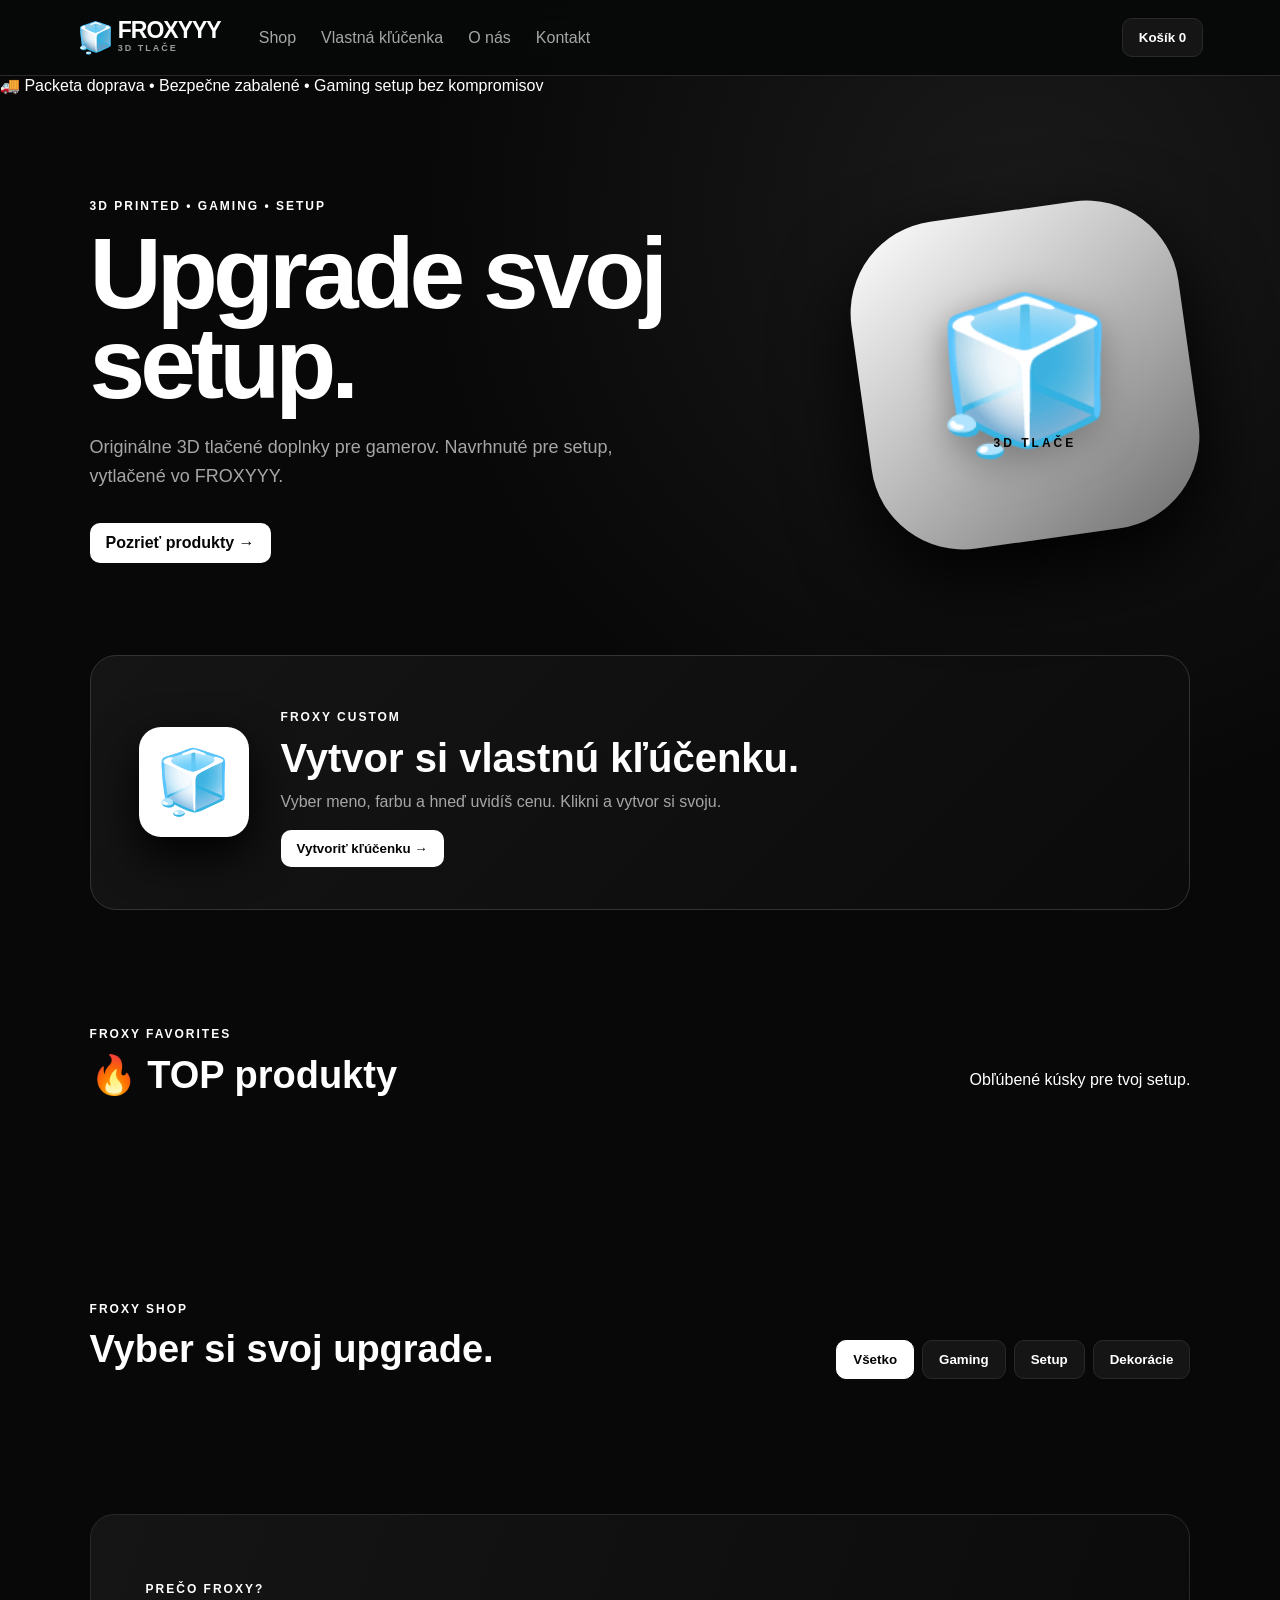
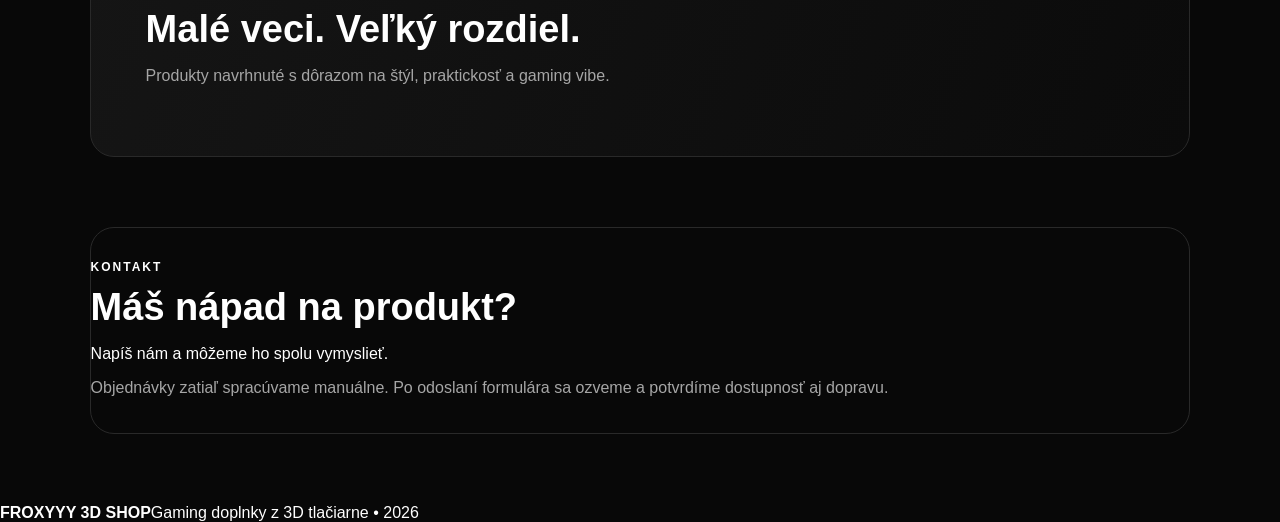
==== commit c62fc17e: "Improve FROXYYY shop branding and footer" ====
--- a/index.html
+++ b/index.html
@@ -1,2 +1,2 @@
 <!doctype html>
-<html lang="sk"><head><meta charset="UTF-8"><meta name="viewport" content="width=device-width,initial-scale=1"><title>FROXY — 3D Gaming Shop</title><link rel="stylesheet" href="styles.css"></head><body><header><a class="logo" href="#"><span class="ice">🧊</span><span class="logoText">FROXY</span><small>3D TLAČE</small></a><nav><a href="#shop">Shop</a><a href="#custom">Vlastná kľúčenka</a><a href="#about">O nás</a><a href="#contact">Kontakt</a></nav><button id="cartBtn">Košík <b id="cartCount">0</b></button></header><main><div class="promo">🚚 Packeta doprava • Bezpečne zabalené • Gaming setup bez kompromisov</div><section class="hero"><div><p class="eyebrow">3D PRINTED • GAMING • SETUP</p><h1>Upgrade svoj <span>setup.</span></h1><p>Originálne 3D tlačené doplnky pre gamerov, ktoré vyzerajú dobre a dávajú zmysel.</p><a class="cta" href="#shop">Pozrieť produkty →</a></div><div class="orb"><span class="cube">🧊</span><small>3D TLAČE</small></div></section><section id="custom" class="customTeaser"><div class="customTeaserIcon">🧊</div><div><p class="eyebrow">FROXY CUSTOM</p><h2>Vytvor si vlastnú kľúčenku.</h2><p>Vyber meno, farbu a hneď uvidíš cenu. Klikni a vytvor si svoju.</p><button id="customOpen" class="cta">Vytvoriť kľúčenku →</button></div></section><section id="top"><div class="sectionHead"><div><p class="eyebrow">FROXY FAVORITES</p><h2>🔥 TOP produkty</h2></div><p>Obľúbené kúsky pre tvoj setup.</p></div><div id="topProducts" class="grid"></div></section><section id="shop"><div class="sectionHead"><div><p class="eyebrow">FROXY SHOP</p><h2>Vyber si svoj upgrade.</h2></div><div class="filters"><button class="active" data-cat="all">Všetko</button><button data-cat="gaming">Gaming</button><button data-cat="setup">Setup</button><button data-cat="dekor">Dekorácie</button></div></div><div id="products" class="grid"></div></section><section id="about" class="banner"><p class="eyebrow">PREČO FROXY?</p><h2>Malé veci. Veľký rozdiel.</h2><p>Produkty navrhnuté s dôrazom na štýl, praktickosť a gaming vibe.</p></section><section id="contact"><p class="eyebrow">KONTAKT</p><h2>Máš nápad na produkt?</h2><p>Napíš nám a môžeme ho spolu vymyslieť.</p></section></main><div id="customModal" class="modal"><div class="modalCard"><button id="customClose" class="modalClose">×</button><p class="eyebrow">FROXY CUSTOM</p><h2>Vytvor si vlastnú kľúčenku</h2><p class="modalText">Vyber meno a farbu. Cena tvojej kľúčenky je <strong>6,90 €</strong>.</p><label for="keyName">Meno na kľúčenku</label><input id="keyName" maxlength="18" placeholder="Napíš ľubovoľné meno"><div class="colorChoices"><button type="button" class="colorChoice active" data-color="Čiernobiela">Čiernobiela</button><button type="button" class="colorChoice" data-color="Farebná">Farebná</button></div><div class="customPreview" id="keyPreview">TVOJE MENO</div><div class="customPrice">Cena <strong>6,90 €</strong></div><button id="addCustom" class="cta full">Pridať do košíka</button></div></div><div id="checkoutModal" class="modal"><div class="modalCard checkoutCard"><button id="checkoutClose" class="modalClose">×</button><p class="eyebrow">FROXY OBJEDNÁVKA</p><h2>Kam máme poslať balík?</h2><p class="modalText">Vyplň kontakt a vyber si Packeta výdajné miesto. Objednávky bude následne spracovávať rodič.</p><label for="orderName">Meno a priezvisko</label><input id="orderName" placeholder="Tvoje meno"><label for="orderEmail">E-mail</label><input id="orderEmail" type="email" placeholder="tvoj@email.sk"><label for="orderPhone">Telefón</label><input id="orderPhone" type="tel" placeholder="+421 900 000 000"><label>Packeta výdajné miesto</label><div class="mapBox"><div class="slovakiaMap"><div class="mapTitle">📦 Packeta po celom Slovensku</div><div class="mapSub">Vyhľadaj obec alebo mesto a vyber si výdajné miesto.</div><div class="searchRow"><input id="packetaSearch" placeholder="🔎 napr. Cífer, Nitra, Košice..."><button type="button" id="packetaSearchBtn">Hľadať</button></div><div id="packetaResults" class="packetaResults"></div></div></div><div class="selectedPlace">Vybrané miesto: <strong id="selectedPlace">Packeta – Nitra, centrum</strong></div><button id="sendOrder" class="cta full">Odoslať objednávku →</button></div></div><aside id="cart"><div class="cartHead"><h2>Košík</h2><button id="closeCart">×</button></div><div id="cartItems"></div><div class="total">Spolu <strong id="total">0,00 €</strong></div><button id="checkout" class="cta full">Objednať</button></aside><div id="overlay"></div><script src="script.js?v=20260929-3"></script></body></html>+<html lang="sk"><head><meta charset="UTF-8"><meta name="viewport" content="width=device-width,initial-scale=1"><title>FROXYYY 3D Shop — Gaming doplnky z 3D tlačiarne</title><link rel="stylesheet" href="styles.css"></head><body><header><a class="logo" href="#"><span class="ice">🧊</span><span class="logoText">FROXYYY</span><small>3D TLAČE</small></a><nav><a href="#shop">Shop</a><a href="#custom">Vlastná kľúčenka</a><a href="#about">O nás</a><a href="#contact">Kontakt</a></nav><button id="cartBtn">Košík <b id="cartCount">0</b></button></header><main><div class="promo">🚚 Packeta doprava • Bezpečne zabalené • Gaming setup bez kompromisov</div><section class="hero"><div><p class="eyebrow">3D PRINTED • GAMING • SETUP</p><h1>Upgrade svoj <span>setup.</span></h1><p>Originálne 3D tlačené doplnky pre gamerov. Navrhnuté pre setup, vytlačené vo FROXYYY.</p><a class="cta" href="#shop">Pozrieť produkty →</a></div><div class="orb"><span class="cube">🧊</span><small>3D TLAČE</small></div></section><section id="custom" class="customTeaser"><div class="customTeaserIcon">🧊</div><div><p class="eyebrow">FROXY CUSTOM</p><h2>Vytvor si vlastnú kľúčenku.</h2><p>Vyber meno, farbu a hneď uvidíš cenu. Klikni a vytvor si svoju.</p><button id="customOpen" class="cta">Vytvoriť kľúčenku →</button></div></section><section id="top"><div class="sectionHead"><div><p class="eyebrow">FROXY FAVORITES</p><h2>🔥 TOP produkty</h2></div><p>Obľúbené kúsky pre tvoj setup.</p></div><div id="topProducts" class="grid"></div></section><section id="shop"><div class="sectionHead"><div><p class="eyebrow">FROXY SHOP</p><h2>Vyber si svoj upgrade.</h2></div><div class="filters"><button class="active" data-cat="all">Všetko</button><button data-cat="gaming">Gaming</button><button data-cat="setup">Setup</button><button data-cat="dekor">Dekorácie</button></div></div><div id="products" class="grid"></div></section><section id="about" class="banner"><p class="eyebrow">PREČO FROXY?</p><h2>Malé veci. Veľký rozdiel.</h2><p>Produkty navrhnuté s dôrazom na štýl, praktickosť a gaming vibe.</p></section><section id="contact"><p class="eyebrow">KONTAKT</p><h2>Máš nápad na produkt?</h2><p>Napíš nám a môžeme ho spolu vymyslieť.</p><p class="contactNote">Objednávky zatiaľ spracúvame manuálne. Po odoslaní formulára sa ozveme a potvrdíme dostupnosť aj dopravu.</p></section><footer><b>FROXYYY 3D SHOP</b><span>Gaming doplnky z 3D tlačiarne • 2026</span></footer></main><div id="customModal" class="modal"><div class="modalCard"><button id="customClose" class="modalClose">×</button><p class="eyebrow">FROXY CUSTOM</p><h2>Vytvor si vlastnú kľúčenku</h2><p class="modalText">Vyber meno a farbu. Cena tvojej kľúčenky je <strong>6,90 €</strong>.</p><label for="keyName">Meno na kľúčenku</label><input id="keyName" maxlength="18" placeholder="Napíš ľubovoľné meno"><div class="colorChoices"><button type="button" class="colorChoice active" data-color="Čiernobiela">Čiernobiela</button><button type="button" class="colorChoice" data-color="Farebná">Farebná</button></div><div class="customPreview" id="keyPreview">TVOJE MENO</div><div class="customPrice">Cena <strong>6,90 €</strong></div><button id="addCustom" class="cta full">Pridať do košíka</button></div></div><div id="checkoutModal" class="modal"><div class="modalCard checkoutCard"><button id="checkoutClose" class="modalClose">×</button><p class="eyebrow">FROXY OBJEDNÁVKA</p><h2>Kam máme poslať balík?</h2><p class="modalText">Vyplň kontakt a vyber si Packeta výdajné miesto. Objednávky bude následne spracovávať rodič.</p><label for="orderName">Meno a priezvisko</label><input id="orderName" placeholder="Tvoje meno"><label for="orderEmail">E-mail</label><input id="orderEmail" type="email" placeholder="tvoj@email.sk"><label for="orderPhone">Telefón</label><input id="orderPhone" type="tel" placeholder="+421 900 000 000"><label>Packeta výdajné miesto</label><div class="mapBox"><div class="slovakiaMap"><div class="mapTitle">📦 Packeta po celom Slovensku</div><div class="mapSub">Vyhľadaj obec alebo mesto a vyber si výdajné miesto.</div><div class="searchRow"><input id="packetaSearch" placeholder="🔎 napr. Cífer, Nitra, Košice..."><button type="button" id="packetaSearchBtn">Hľadať</button></div><div id="packetaResults" class="packetaResults"></div></div></div><div class="selectedPlace">Vybrané miesto: <strong id="selectedPlace">Packeta – Nitra, centrum</strong></div><button id="sendOrder" class="cta full">Odoslať objednávku →</button></div></div><aside id="cart"><div class="cartHead"><h2>Košík</h2><button id="closeCart">×</button></div><div id="cartItems"></div><div class="total">Spolu <strong id="total">0,00 €</strong></div><button id="checkout" class="cta full">Objednať</button></aside><div id="overlay"></div><script src="script.js?v=20260929-3"></script></body></html>
--- a/styles.css
+++ b/styles.css
@@ -1 +1 @@
-:root{--bg:#080808;--panel:#111;--text:#fff;--muted:#a6a6a6;--lime:#fff;--line:#292929}*{box-sizing:border-box}html{scroll-behavior:smooth}body{margin:0;background:radial-gradient(circle at 80% 10%,#1a1a1a 0,transparent 28%),var(--bg);color:var(--text);font:16px Inter,Arial,sans-serif}a{color:inherit;text-decoration:none}header{height:76px;padding:0 6%;display:flex;align-items:center;gap:38px;border-bottom:1px solid var(--line);position:sticky;top:0;background:#070908e8;backdrop-filter:blur(12px);z-index:5}.logo{font-size:23px;font-weight:900;letter-spacing:-1px;display:grid;grid-template-columns:34px auto;grid-template-rows:20px 14px;column-gap:7px;align-items:center}.logo .ice{grid-row:1/3;font-size:30px;display:grid;place-items:center;line-height:1}.logoText{grid-column:2}.logo small{grid-column:2;color:#9a9a9a;font-size:9px;letter-spacing:2px;font-weight:800}nav{display:flex;gap:25px;color:var(--muted);flex:1}nav a:hover{color:var(--text)}button,.cta{border:1px solid var(--line);background:#151515;color:var(--text);padding:11px 16px;border-radius:10px;cursor:pointer;font-weight:700}.cta{display:inline-block;background:#fff;color:#050505;border:0;margin-top:15px}.hero{min-height:560px;padding:80px 7%;display:flex;align-items:center;justify-content:space-between;gap:40px}.hero>div:first-child{max-width:700px}.eyebrow{color:var(--lime);font-size:12px;font-weight:900;letter-spacing:2px}.hero h1{font-size:clamp(52px,8vw,100px);line-height:.9;margin:15px 0 25px;letter-spacing:-5px}.hero p:not(.eyebrow){color:var(--muted);max-width:580px;font-size:18px;line-height:1.6}.orb{width:330px;height:330px;border-radius:28%;display:grid;place-items:center;align-content:center;background:linear-gradient(145deg,#fff,#bdbdbd 48%,#707070);box-shadow:0 30px 80px #000;transform:rotate(-8deg);font-weight:1000;color:#050505}.orb .cube{font-size:150px;line-height:1;filter:drop-shadow(0 12px 18px #777);transform:rotate(8deg)}.orb small{font-size:12px;letter-spacing:3px;font-weight:900;margin-top:-12px;transform:rotate(8deg)}.customTeaser{margin:0 7% 55px;padding:42px 48px;min-height:210px;border:1px solid #333;border-radius:26px;background:linear-gradient(135deg,#151515,#0b0b0b);display:flex;align-items:center;gap:32px;cursor:pointer;transition:.2s}.customTeaser:hover{transform:translateY(-4px);border-color:#666;background:linear-gradient(135deg,#1b1b1b,#0b0b0b)}.customTeaserIcon{width:110px;height:110px;flex:0 0 110px;border-radius:22px;background:#fff;display:grid;place-items:center;font-size:62px;box-shadow:0 18px 45px #000}.customTeaser h2{font-size:40px;margin:8px 0}.customTeaser p:not(.eyebrow){color:var(--muted);line-height:1.6;margin:0;max-width:620px}.sectionHead{padding:50px 7% 25px;display:flex;align-items:end;justify-content:space-between;gap:20px}.sectionHead h2,h2{font-size:38px;margin:8px 0}.filters{display:flex;gap:8px;flex-wrap:wrap}.filters button.active{background:#fff;color:#050505;border-color:#fff}.grid{padding:20px 7% 90px;display:grid;grid-template-columns:repeat(4,1fr);gap:16px}.card{background:linear-gradient(145deg,#121212,#0d0d0d);border:1px solid var(--line);border-radius:18px;overflow:hidden;transition:.2s}.card:hover{transform:translateY(-5px);border-color:#555}.visual{height:220px;display:grid;place-items:center;background:radial-gradient(circle,#242424,#0d0d0d)}.visual b{font-size:55px;color:#fff}.info{padding:18px}.info h3{margin:0 0 8px}.info p{margin:0 0 15px;color:var(--muted);font-size:14px;min-height:42px}.row{display:flex;align-items:center;justify-content:space-between}.price{font-weight:900}.add{background:#fff;color:#050505;border:0}.banner,#contact{margin:0 7% 70px;padding:55px;border:1px solid var(--line);border-radius:24px;background:linear-gradient(110deg,#151515,#0b0b0b)}#contact{background:transparent;padding:20px 0}.banner p:last-child,#contact p:last-child{color:var(--muted)}.modal{position:fixed;inset:0;background:#000b;z-index:20;display:none;place-items:center;padding:20px}.modal.open{display:grid}.modalCard{width:min(520px,100%);background:#111;border:1px solid #333;border-radius:24px;padding:34px;box-shadow:0 30px 90px #000;position:relative}.modalCard h2{font-size:34px;margin:7px 0}.modalText{color:var(--muted);line-height:1.5}.modalCard label{display:block;font-weight:800;margin:22px 0 8px}.modalCard input{width:100%;padding:15px;border-radius:12px;border:1px solid #333;background:#080808;color:#fff;font-size:16px;outline:none}.colorChoices{display:flex;gap:10px;margin-top:12px}.colorChoice{flex:1}.colorChoice.active{background:#fff;color:#050505;border-color:#fff}.customPreview{min-height:82px;border:1px dashed #555;border-radius:15px;display:grid;place-items:center;font-size:25px;font-weight:900;letter-spacing:1px;background:#050505;margin-top:16px}.customPrice{display:flex;justify-content:space-between;align-items:center;margin-top:18px;padding-top:16px;border-top:1px solid #292929}.customPrice strong{font-size:20px}.modalClose{position:absolute;right:16px;top:16px;width:40px;height:40px;padding:0;font-size:25px}.modalCard .full{margin-top:18px}.full{width:100%;text-align:center}#cart{position:fixed;right:-420px;top:0;width:min(400px,92vw);height:100vh;background:#0d0d0d;border-left:1px solid var(--line);z-index:30;padding:25px;transition:.25s;display:flex;flex-direction:column}#cart.open{right:0}.cartHead{display:flex;justify-content:space-between;align-items:center}.cartHead button{font-size:25px}.cartItem{display:flex;justify-content:space-between;gap:10px;padding:15px 0;border-bottom:1px solid var(--line)}.cartItem small{color:var(--muted)}.total{margin-top:auto;border-top:1px solid var(--line);padding:20px 0;display:flex;justify-content:space-between}#overlay{position:fixed;inset:0;background:#0008;z-index:9;display:none}#overlay.show{display:block}@media(max-width:900px){.grid{grid-template-columns:repeat(2,1fr)}.orb{width:220px;height:220px}.customTeaser{padding:32px}.customTeaser h2{font-size:32px}}@media(max-width:650px){header{padding:0 4%;gap:15px}nav{display:none}.hero{padding:55px 5%;min-height:500px}.orb{display:none}.hero h1{font-size:62px}.sectionHead{padding:35px 5% 15px;align-items:start;flex-direction:column}.grid{padding:15px 5% 60px;grid-template-columns:1fr}.banner,#contact{margin-left:5%;margin-right:5%;padding:30px}.customTeaser{margin-left:5%;margin-right:5%;padding:26px;gap:20px}.customTeaserIcon{width:75px;height:75px;flex-basis:75px;font-size:40px}.customTeaser h2{font-size:27px}.customTeaser p:not(.eyebrow){font-size:14px}.customTeaser .cta{width:100%;text-align:center}.modalCard{padding:28px 22px}}.checkoutCard{max-height:92vh;overflow:auto}.checkoutCard input{margin-bottom:2px}.mapBox{margin-top:12px;border:1px solid #333;border-radius:16px;overflow:hidden;background:#080808}.mapGrid{height:180px;position:relative;background:linear-gradient(35deg,transparent 47%,#242424 48%,#242424 50%,transparent 51%),linear-gradient(125deg,transparent 47%,#242424 48%,#242424 50%,transparent 51%),#101010}.mapGrid:before,.mapGrid:after{content:"";position:absolute;background:#1c1c1c}.mapGrid:before{width:100%;height:18px;top:72px;transform:rotate(-10deg)}.mapGrid:after{height:100%;width:14px;left:55%;transform:rotate(12deg)}.mapLabel{position:absolute;left:14px;top:12px;font-size:10px;letter-spacing:2px;font-weight:900;color:#777}.pin{position:absolute;z-index:2;font-size:25px;filter:drop-shadow(0 5px 5px #000)}.p1{left:20%;top:35%}.p2{left:65%;top:25%}.p3{left:43%;top:65%}.p4{right:12%;bottom:12%}.pickupList{padding:10px;display:grid;gap:8px}.pickup{display:grid;grid-template-columns:24px 1fr auto;align-items:center;text-align:left;gap:8px;width:100%;padding:12px;background:#121212}.pickup.active{background:#fff;color:#050505;border-color:#fff}.pickup b{font-size:11px}.selectedPlace{padding-top:14px;font-size:13px;color:#999}.selectedPlace strong{color:#fff}@media(max-width:650px){.mapGrid{height:150px}}+:root{--bg:#080808;--panel:#111;--text:#fff;--muted:#a6a6a6;--lime:#fff;--line:#292929}*{box-sizing:border-box}html{scroll-behavior:smooth}body{margin:0;background:radial-gradient(circle at 80% 10%,#1a1a1a 0,transparent 28%),var(--bg);color:var(--text);font:16px Inter,Arial,sans-serif}a{color:inherit;text-decoration:none}header{height:76px;padding:0 6%;display:flex;align-items:center;gap:38px;border-bottom:1px solid var(--line);position:sticky;top:0;background:#070908e8;backdrop-filter:blur(12px);z-index:5}.logo{font-size:23px;font-weight:900;letter-spacing:-1px;display:grid;grid-template-columns:34px auto;grid-template-rows:20px 14px;column-gap:7px;align-items:center}.logo .ice{grid-row:1/3;font-size:30px;display:grid;place-items:center;line-height:1}.logoText{grid-column:2}.logo small{grid-column:2;color:#9a9a9a;font-size:9px;letter-spacing:2px;font-weight:800}nav{display:flex;gap:25px;color:var(--muted);flex:1}nav a:hover{color:var(--text)}button,.cta{border:1px solid var(--line);background:#151515;color:var(--text);padding:11px 16px;border-radius:10px;cursor:pointer;font-weight:700}.cta{display:inline-block;background:#fff;color:#050505;border:0;margin-top:15px}.hero{min-height:560px;padding:80px 7%;display:flex;align-items:center;justify-content:space-between;gap:40px}.hero>div:first-child{max-width:700px}.eyebrow{color:var(--lime);font-size:12px;font-weight:900;letter-spacing:2px}.hero h1{font-size:clamp(52px,8vw,100px);line-height:.9;margin:15px 0 25px;letter-spacing:-5px}.hero p:not(.eyebrow){color:var(--muted);max-width:580px;font-size:18px;line-height:1.6}.orb{width:330px;height:330px;border-radius:28%;display:grid;place-items:center;align-content:center;background:linear-gradient(145deg,#fff,#bdbdbd 48%,#707070);box-shadow:0 30px 80px #000;transform:rotate(-8deg);font-weight:1000;color:#050505}.orb .cube{font-size:150px;line-height:1;filter:drop-shadow(0 12px 18px #777);transform:rotate(8deg)}.orb small{font-size:12px;letter-spacing:3px;font-weight:900;margin-top:-12px;transform:rotate(8deg)}.customTeaser{margin:0 7% 55px;padding:42px 48px;min-height:210px;border:1px solid #333;border-radius:26px;background:linear-gradient(135deg,#151515,#0b0b0b);display:flex;align-items:center;gap:32px;cursor:pointer;transition:.2s}.customTeaser:hover{transform:translateY(-4px);border-color:#666;background:linear-gradient(135deg,#1b1b1b,#0b0b0b)}.customTeaserIcon{width:110px;height:110px;flex:0 0 110px;border-radius:22px;background:#fff;display:grid;place-items:center;font-size:62px;box-shadow:0 18px 45px #000}.customTeaser h2{font-size:40px;margin:8px 0}.customTeaser p:not(.eyebrow){color:var(--muted);line-height:1.6;margin:0;max-width:620px}.sectionHead{padding:50px 7% 25px;display:flex;align-items:end;justify-content:space-between;gap:20px}.sectionHead h2,h2{font-size:38px;margin:8px 0}.filters{display:flex;gap:8px;flex-wrap:wrap}.filters button.active{background:#fff;color:#050505;border-color:#fff}.grid{padding:20px 7% 90px;display:grid;grid-template-columns:repeat(4,1fr);gap:16px}.card{background:linear-gradient(145deg,#121212,#0d0d0d);border:1px solid var(--line);border-radius:18px;overflow:hidden;transition:.2s}.card:hover{transform:translateY(-5px);border-color:#555}.visual{height:220px;display:grid;place-items:center;background:radial-gradient(circle,#242424,#0d0d0d)}.visual b{font-size:55px;color:#fff}.info{padding:18px}.info h3{margin:0 0 8px}.info p{margin:0 0 15px;color:var(--muted);font-size:14px;min-height:42px}.row{display:flex;align-items:center;justify-content:space-between}.price{font-weight:900}.add{background:#fff;color:#050505;border:0}.banner,#contact{margin:0 7% 70px;padding:55px;border:1px solid var(--line);border-radius:24px;background:linear-gradient(110deg,#151515,#0b0b0b)}#contact{background:transparent;padding:20px 0}.banner p:last-child,#contact p:last-child{color:var(--muted)}.modal{position:fixed;inset:0;background:#000b;z-index:20;display:none;place-items:center;padding:20px}.modal.open{display:grid}.modalCard{width:min(520px,100%);background:#111;border:1px solid #333;border-radius:24px;padding:34px;box-shadow:0 30px 90px #000;position:relative}.modalCard h2{font-size:34px;margin:7px 0}.modalText{color:var(--muted);line-height:1.5}.modalCard label{display:block;font-weight:800;margin:22px 0 8px}.modalCard input{width:100%;padding:15px;border-radius:12px;border:1px solid #333;background:#080808;color:#fff;font-size:16px;outline:none}.colorChoices{display:flex;gap:10px;margin-top:12px}.colorChoice{flex:1}.colorChoice.active{background:#fff;color:#050505;border-color:#fff}.customPreview{min-height:82px;border:1px dashed #555;border-radius:15px;display:grid;place-items:center;font-size:25px;font-weight:900;letter-spacing:1px;background:#050505;margin-top:16px}.customPrice{display:flex;justify-content:space-between;align-items:center;margin-top:18px;padding-top:16px;border-top:1px solid #292929}.customPrice strong{font-size:20px}.modalClose{position:absolute;right:16px;top:16px;width:40px;height:40px;padding:0;font-size:25px}.modalCard .full{margin-top:18px}.full{width:100%;text-align:center}#cart{position:fixed;right:-420px;top:0;width:min(400px,92vw);height:100vh;background:#0d0d0d;border-left:1px solid var(--line);z-index:30;padding:25px;transition:.25s;display:flex;flex-direction:column}#cart.open{right:0}.cartHead{display:flex;justify-content:space-between;align-items:center}.cartHead button{font-size:25px}.cartItem{display:flex;justify-content:space-between;gap:10px;padding:15px 0;border-bottom:1px solid var(--line)}.cartItem small{color:var(--muted)}.total{margin-top:auto;border-top:1px solid var(--line);padding:20px 0;display:flex;justify-content:space-between}#overlay{position:fixed;inset:0;background:#0008;z-index:9;display:none}#overlay.show{display:block}@media(max-width:900px){.grid{grid-template-columns:repeat(2,1fr)}.orb{width:220px;height:220px}.customTeaser{padding:32px}.customTeaser h2{font-size:32px}}@media(max-width:650px){header{padding:0 4%;gap:15px}nav{display:none}.hero{padding:55px 5%;min-height:500px}.orb{display:none}.hero h1{font-size:62px}.sectionHead{padding:35px 5% 15px;align-items:start;flex-direction:column}.grid{padding:15px 5% 60px;grid-template-columns:1fr}.banner,#contact{margin-left:5%;margin-right:5%;padding:30px}.customTeaser{margin-left:5%;margin-right:5%;padding:26px;gap:20px}.customTeaserIcon{width:75px;height:75px;flex-basis:75px;font-size:40px}.customTeaser h2{font-size:27px}.customTeaser p:not(.eyebrow){font-size:14px}.customTeaser .cta{width:100%;text-align:center}.modalCard{padding:28px 22px}}.checkoutCard{max-height:92vh;overflow:auto}.checkoutCard input{margin-bottom:2px}.mapBox{margin-top:12px;border:1px solid #333;border-radius:16px;overflow:hidden;background:#080808}.mapGrid{height:180px;position:relative;background:linear-gradient(35deg,transparent 47%,#242424 48%,#242424 50%,transparent 51%),linear-gradient(125deg,transparent 47%,#242424 48%,#242424 50%,transparent 51%),#101010}.mapGrid:before,.mapGrid:after{content:"";position:absolute;background:#1c1c1c}.mapGrid:before{width:100%;height:18px;top:72px;transform:rotate(-10deg)}.mapGrid:after{height:100%;width:14px;left:55%;transform:rotate(12deg)}.mapLabel{position:absolute;left:14px;top:12px;font-size:10px;letter-spacing:2px;font-weight:900;color:#777}.pin{position:absolute;z-index:2;font-size:25px;filter:drop-shadow(0 5px 5px #000)}.p1{left:20%;top:35%}.p2{left:65%;top:25%}.p3{left:43%;top:65%}.p4{right:12%;bottom:12%}.pickupList{padding:10px;display:grid;gap:8px}.pickup{display:grid;grid-template-columns:24px 1fr auto;align-items:center;text-align:left;gap:8px;width:100%;padding:12px;background:#121212}.pickup.active{background:#fff;color:#050505;border-color:#fff}.pickup b{font-size:11px}.selectedPlace{padding-top:14px;font-size:13px;color:#999}.selectedPlace strong{color:#fff}@media(max-width:650px){.mapGrid{height:150px}}.slovakiaMap{padding:22px;background:linear-gradient(145deg,#dcecff,#f7f2df);color:#17202a;min-height:310px}.mapTitle{font-weight:900;font-size:20px}.mapSub{font-size:13px;color:#58636e;margin:5px 0 16px}.searchRow{display:flex;gap:8px}.searchRow input{flex:1;padding:13px;border:1px solid #c6ccd2;border-radius:10px;background:#fff;color:#111}.searchRow button{background:#111;color:#fff;border:0}.packetaResults{margin-top:12px;max-height:190px;overflow:auto;display:grid;gap:7px}.packetaResults .pickup{background:#fff;color:#111;border:1px solid #d2d8de;text-align:left}.packetaResults .pickup.active{border-color:#111}.noResults{font-size:13px;color:#58636e}@media(max-width:650px){.searchRow{flex-direction:column}.searchRow button{width:100%}}
